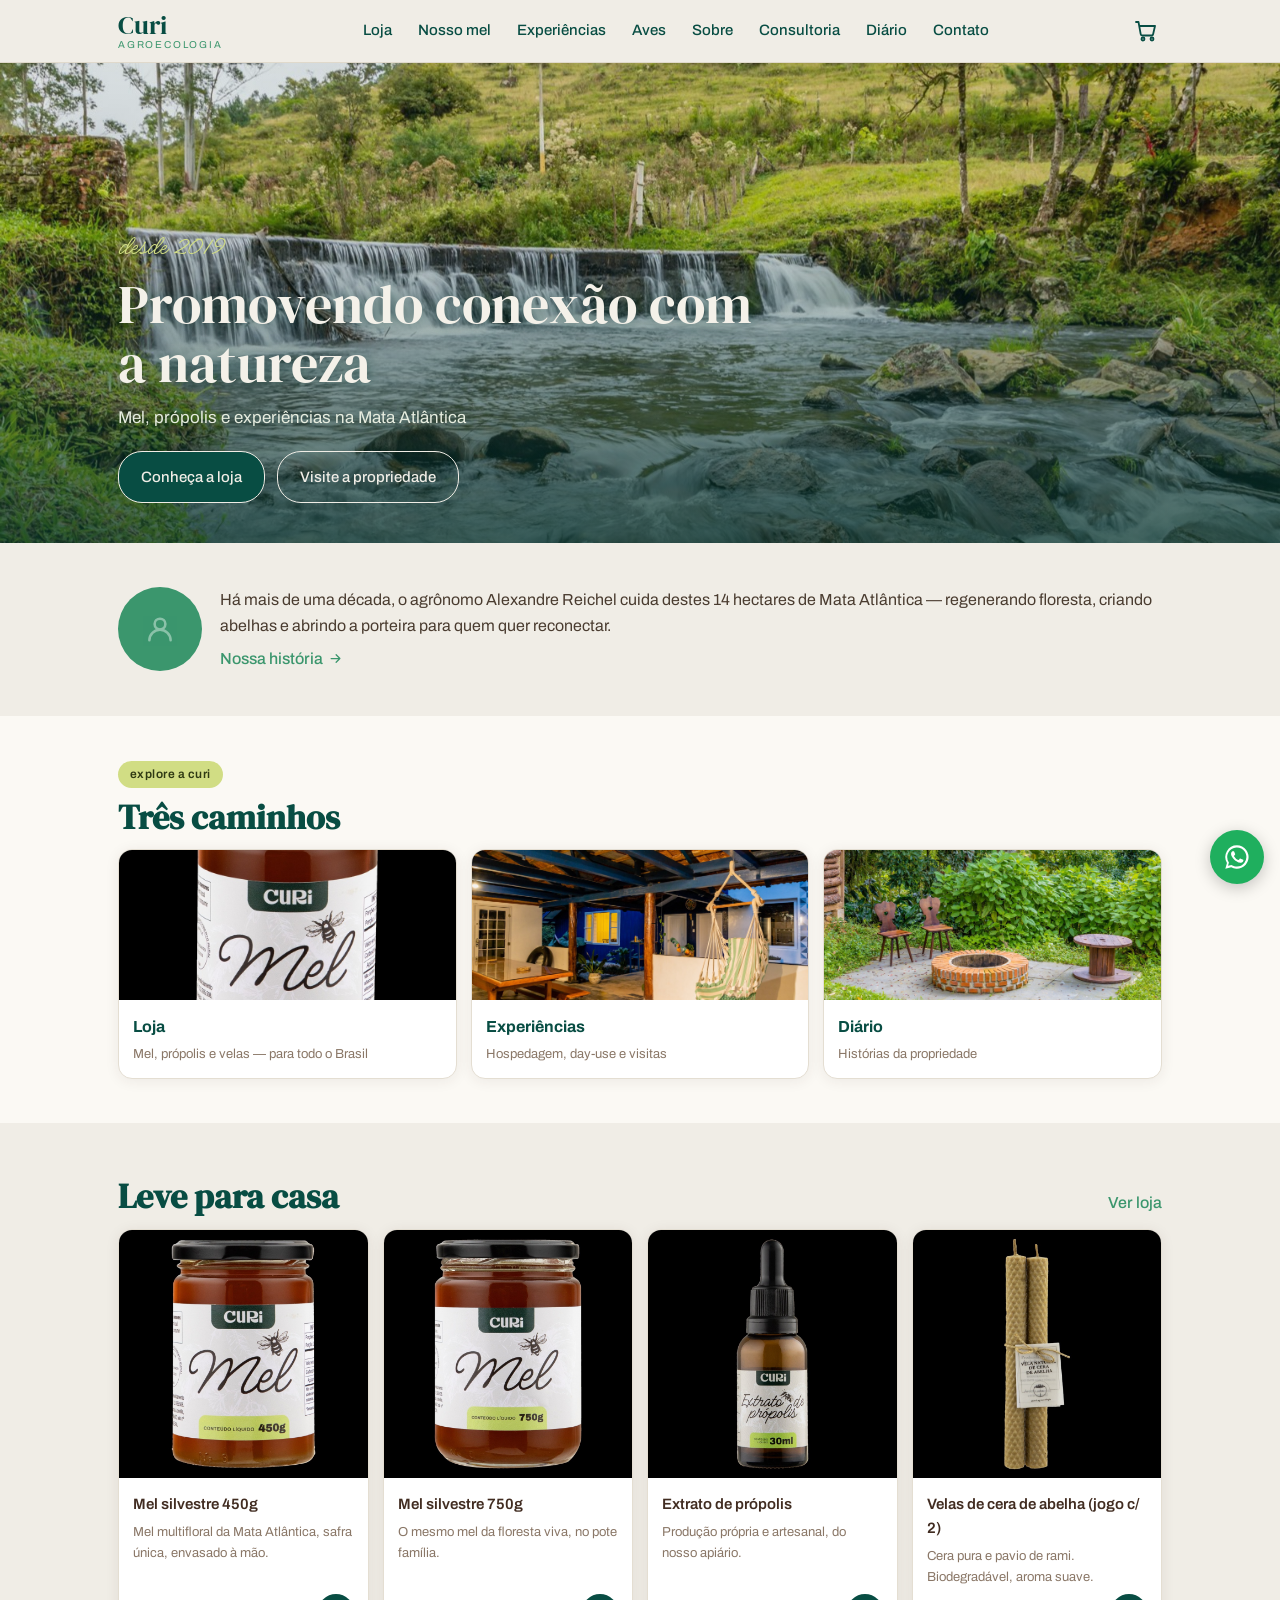
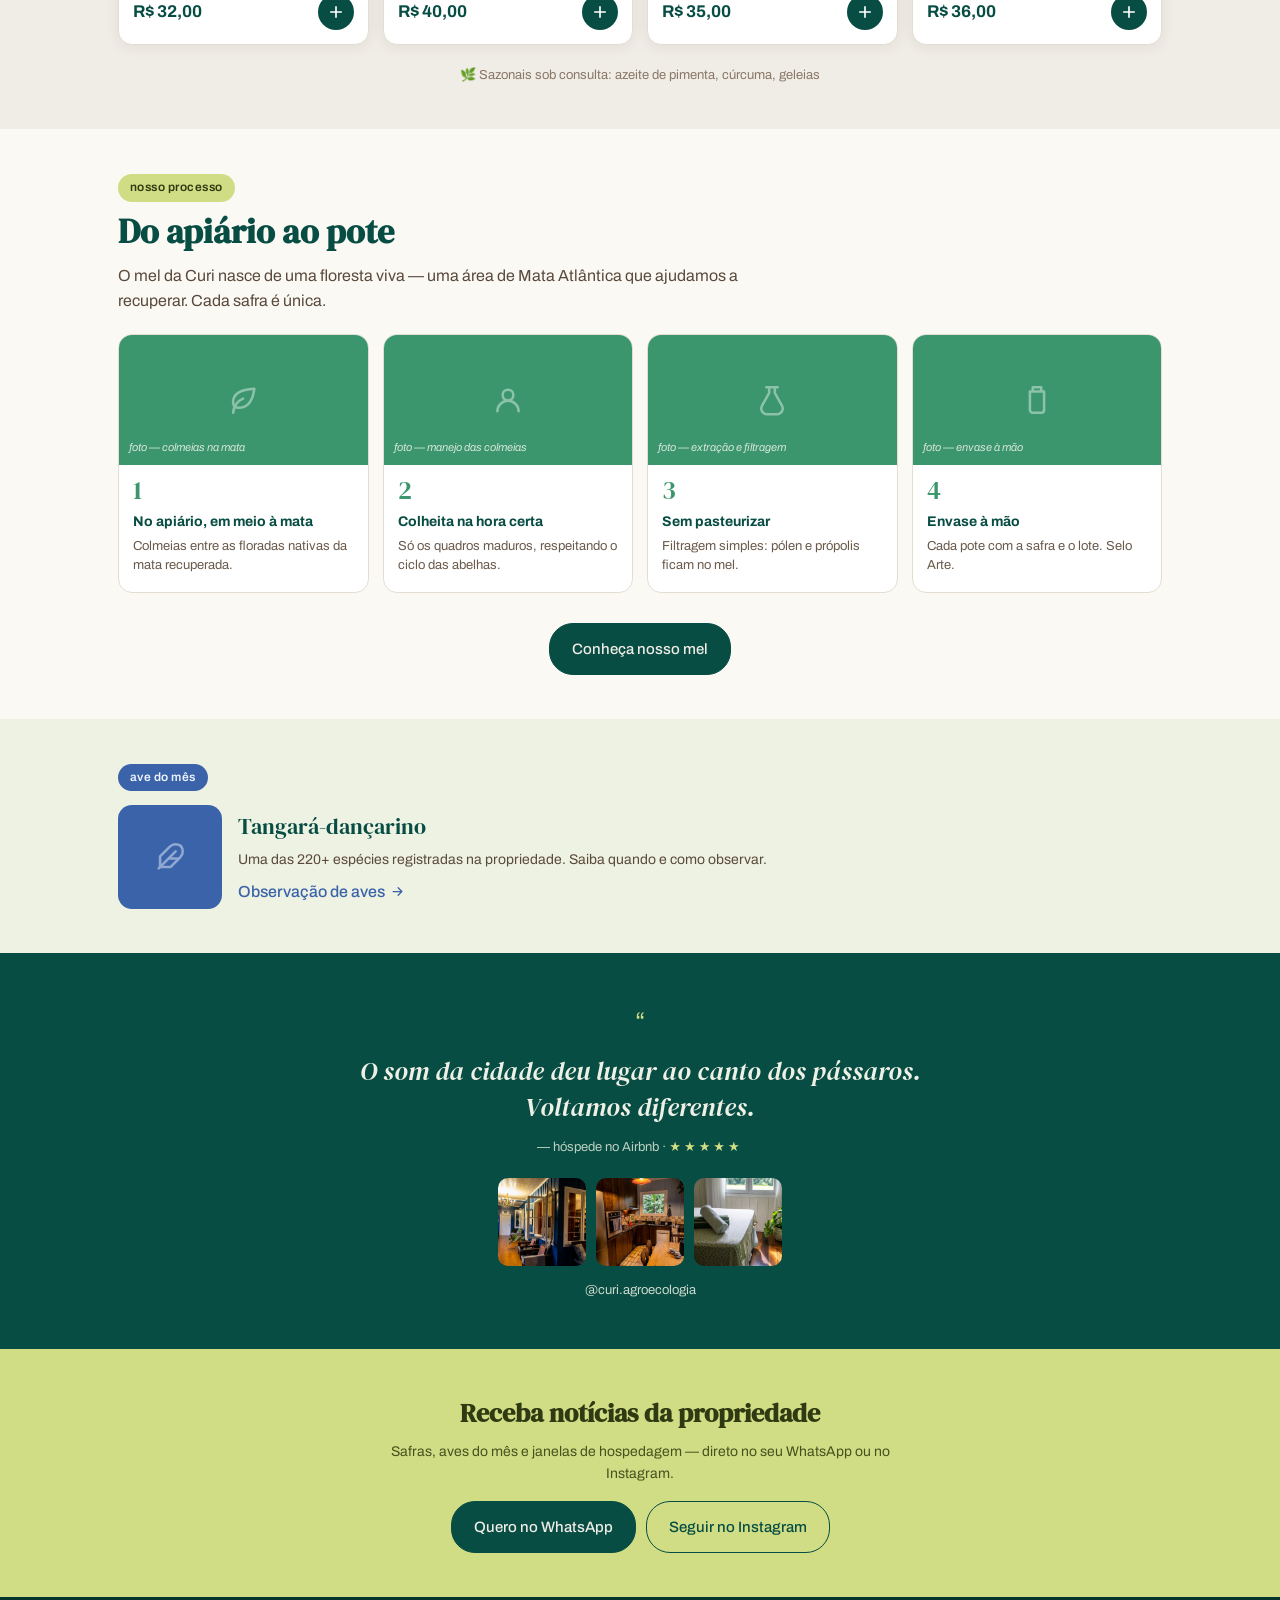
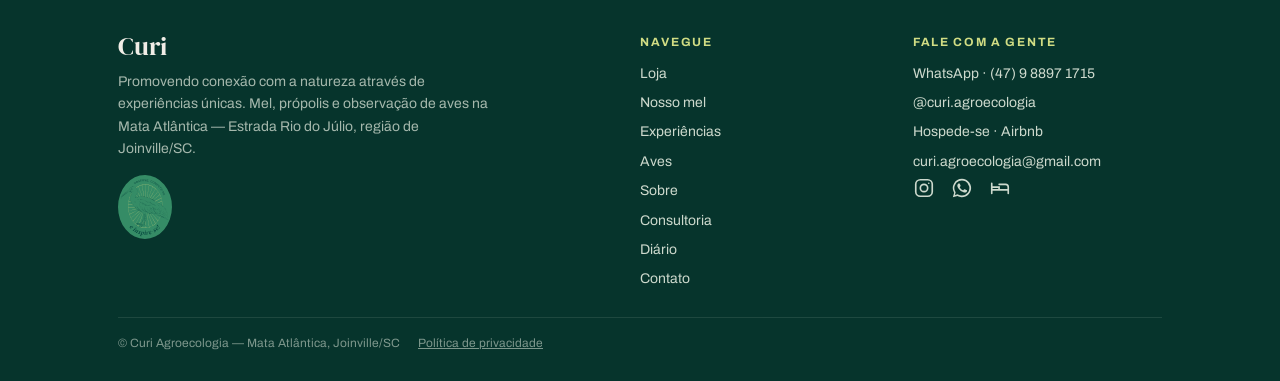
==== index.html @ 308ca4df "Site Curi Agroecologia — v1: loja com pedido via WhatsApp 13 páginas estáticas mobile-first seguindo" ====
<!DOCTYPE html>
<html lang="pt-BR">
<head>
<meta charset="utf-8">
<meta name="viewport" content="width=device-width, initial-scale=1">
<title>Curi Agroecologia — Mel, própolis e experiências na Mata Atlântica</title>
<meta name="description" content="Mel multifloral de safra única, própolis e velas de cera, direto de 14 hectares de Mata Atlântica em Joinville/SC. Hospedagem, day-use e observação de aves (220+ espécies).">
<meta property="og:title" content="Curi Agroecologia">
<meta property="og:description" content="Promovendo conexão com a natureza através de experiências únicas — desde 2019.">
<meta property="og:image" content="assets/img/home-hero.jpg">
<meta property="og:type" content="website">
<link rel="preconnect" href="https://fonts.googleapis.com">
<link rel="preconnect" href="https://fonts.gstatic.com" crossorigin>
<link href="https://fonts.googleapis.com/css2?family=Archivo:wght@400;500;700&family=DM+Serif+Display:ital@0;1&family=Meow+Script&display=swap" rel="stylesheet">
<link rel="stylesheet" href="css/style.css">
<link rel="icon" href="assets/brand/selo-curicaca.svg" type="image/svg+xml">
<script src="js/store.js" defer></script>
<script src="js/cart.js" defer></script>
<script src="js/site.js" defer></script>
<script type="application/ld+json">
{
  "@context": "https://schema.org",
  "@type": "LocalBusiness",
  "name": "Curi Agroecologia",
  "description": "Apicultura agroecológica, recuperação ambiental e observação de aves na Mata Atlântica.",
  "telephone": "+55 47 98897-1715",
  "email": "curi.agroecologia@gmail.com",
  "address": { "@type": "PostalAddress", "addressLocality": "Joinville", "addressRegion": "SC", "addressCountry": "BR" },
  "sameAs": ["https://www.instagram.com/curi.agroecologia/", "https://www.airbnb.com.br/rooms/13135898"]
}
</script>
</head>
<body>

<main>

  <!-- Hero -->
  <section class="hero" style="background-image:url('assets/img/home-hero.jpg')">
    <div class="hero-content">
      <span class="script">desde 2019</span>
      <h1>Promovendo conexão com a natureza</h1>
      <p>Mel, própolis e experiências na Mata Atlântica</p>
      <div class="cta-row">
        <a class="btn btn-primary" href="loja.html" style="border-color:var(--creme)">Conheça a loja</a>
        <a class="btn btn-light" href="experiencias.html">Visite a propriedade</a>
      </div>
    </div>
  </section>

  <!-- Quem somos em 1 frase -->
  <section class="sec">
    <div class="wrap" style="display:flex;gap:18px;align-items:center">
      <div class="ph" style="min-width:84px;width:84px;height:84px;border-radius:50%" aria-hidden="true">
        <svg viewBox="0 0 24 24" fill="none" stroke="currentColor" stroke-width="1.8" stroke-linecap="round"><circle cx="12" cy="8.5" r="3.8"/><path d="M4.5 20a7.5 7.5 0 0 1 15 0"/></svg>
      </div>
      <div>
        <p style="margin-bottom:8px;color:#4a3c30">Há mais de uma década, o agrônomo Alexandre Reichel cuida destes 14 hectares de Mata Atlântica — regenerando floresta, criando abelhas e abrindo a porteira para quem quer reconectar.</p>
        <a class="link" href="sobre.html">Nossa história <svg viewBox="0 0 24 24" fill="none" stroke="currentColor" stroke-width="2" stroke-linecap="round" stroke-linejoin="round"><path d="M5 12h14M13 6l6 6-6 6"/></svg></a>
      </div>
    </div>
  </section>

  <!-- Três caminhos -->
  <section class="sec sec-alt">
    <div class="wrap">
      <span class="tag">explore a curi</span>
      <h2 class="h2">Três caminhos</h2>
      <div class="grid-3">
        <a class="card" href="loja.html" style="text-decoration:none">
          <img src="assets/img/home-caminho-loja.jpg" alt="Pote de mel da Curi" style="height:150px;width:100%;object-fit:cover" loading="lazy">
          <div class="card-body"><b style="color:var(--verde-curi)">Loja</b><p class="muted" style="font-size:13px;margin-top:4px">Mel, própolis e velas — para todo o Brasil</p></div>
        </a>
        <a class="card" href="experiencias.html" style="text-decoration:none">
          <img src="assets/img/home-caminho-experiencias.jpg" alt="Varanda com rede na propriedade" style="height:150px;width:100%;object-fit:cover" loading="lazy">
          <div class="card-body"><b style="color:var(--verde-curi)">Experiências</b><p class="muted" style="font-size:13px;margin-top:4px">Hospedagem, day-use e visitas</p></div>
        </a>
        <a class="card" href="diario.html" style="text-decoration:none">
          <img src="assets/img/home-caminho-diario.jpg" alt="Área de fogueira no jardim" style="height:150px;width:100%;object-fit:cover" loading="lazy">
          <div class="card-body"><b style="color:var(--verde-curi)">Diário</b><p class="muted" style="font-size:13px;margin-top:4px">Histórias da propriedade</p></div>
        </a>
      </div>
    </div>
  </section>

  <!-- Produtos em destaque -->
  <section class="sec">
    <div class="wrap">
      <div style="display:flex;justify-content:space-between;align-items:baseline;gap:12px">
        <h2 class="h2">Leve para casa</h2>
        <a class="link" href="loja.html">Ver loja</a>
      </div>
      <div class="grid-4" data-products="destaque"></div>
      <p class="muted center mt-2" style="font-size:13px">🌿 Sazonais sob consulta: azeite de pimenta, cúrcuma, geleias</p>
    </div>
  </section>

  <!-- Do apiário ao pote (mel protagonista) -->
  <section class="sec sec-alt">
    <div class="wrap">
      <span class="tag">nosso processo</span>
      <h2 class="h2">Do apiário ao pote</h2>
      <p class="lead mb-2">O mel da Curi nasce de uma floresta viva — uma área de Mata Atlântica que ajudamos a recuperar. Cada safra é única.</p>
      <div class="steps steps-4">
        <div class="step">
          <div class="ph"><svg viewBox="0 0 24 24" fill="none" stroke="currentColor" stroke-width="1.8" stroke-linecap="round" stroke-linejoin="round"><path d="M5 21c.5-4.5 2.5-8 7-10"/><path d="M20 4c-1 8-4 13.5-11 13.5-2.5 0-4-1.5-4-4C5 8 10 4.5 20 4z"/></svg><span class="cap">foto — colmeias na mata</span></div>
          <div class="step-body"><span class="num">1</span><b>No apiário, em meio à mata</b><p>Colmeias entre as floradas nativas da mata recuperada.</p></div>
        </div>
        <div class="step">
          <div class="ph"><svg viewBox="0 0 24 24" fill="none" stroke="currentColor" stroke-width="1.8" stroke-linecap="round"><circle cx="12" cy="8.5" r="3.8"/><path d="M4.5 20a7.5 7.5 0 0 1 15 0"/></svg><span class="cap">foto — manejo das colmeias</span></div>
          <div class="step-body"><span class="num">2</span><b>Colheita na hora certa</b><p>Só os quadros maduros, respeitando o ciclo das abelhas.</p></div>
        </div>
        <div class="step">
          <div class="ph"><svg viewBox="0 0 24 24" fill="none" stroke="currentColor" stroke-width="1.8" stroke-linecap="round" stroke-linejoin="round"><path d="M8 3h8M10 3v4l-5 9a4 4 0 0 0 3.5 6h7A4 4 0 0 0 19 16l-5-9V3"/></svg><span class="cap">foto — extração e filtragem</span></div>
          <div class="step-body"><span class="num">3</span><b>Sem pasteurizar</b><p>Filtragem simples: pólen e própolis ficam no mel.</p></div>
        </div>
        <div class="step">
          <div class="ph"><svg viewBox="0 0 24 24" fill="none" stroke="currentColor" stroke-width="1.8" stroke-linecap="round" stroke-linejoin="round"><path d="M9 3h6v3H9zM7 6h10v13a2 2 0 0 1-2 2H9a2 2 0 0 1-2-2V6z"/></svg><span class="cap">foto — envase à mão</span></div>
          <div class="step-body"><span class="num">4</span><b>Envase à mão</b><p>Cada pote com a safra e o lote. Selo Arte.</p></div>
        </div>
      </div>
      <div class="center mt-3">
        <a class="btn btn-primary" href="nosso-mel.html">Conheça nosso mel</a>
      </div>
    </div>
  </section>

  <!-- Ave do mês -->
  <section class="sec" style="background:#eef2e2">
    <div class="wrap">
      <span class="tag tag-azul">ave do mês</span>
      <div style="display:flex;gap:16px;margin-top:14px;align-items:center;flex-wrap:wrap">
        <div class="ph ph-azul" style="min-width:104px;width:104px;height:104px;border-radius:14px" aria-hidden="true">
          <svg viewBox="0 0 24 24" fill="none" stroke="currentColor" stroke-width="1.8" stroke-linecap="round" stroke-linejoin="round"><path d="M20.2 4.8a6 6 0 0 0-8.5 0L5 11.5V19h7.5l6.7-6.7a6 6 0 0 0 0-8.5z"/><path d="M16 8L4 20M17.5 13H12"/></svg>
        </div>
        <div style="flex:1;min-width:240px">
          <h3 class="serif" style="font-size:22px;color:var(--verde-curi);margin-bottom:4px">Tangará-dançarino</h3>
          <p style="font-size:14px;color:#5a4a3c;margin-bottom:8px">Uma das 220+ espécies registradas na propriedade. Saiba quando e como observar.</p>
          <a class="link link-azul" href="observacao-de-aves.html">Observação de aves <svg viewBox="0 0 24 24" fill="none" stroke="currentColor" stroke-width="2" stroke-linecap="round" stroke-linejoin="round"><path d="M5 12h14M13 6l6 6-6 6"/></svg></a>
        </div>
      </div>
    </div>
  </section>

  <!-- Prova social -->
  <section class="quote-block">
    <div class="wrap">
      <span style="color:var(--verde-broto);font-size:26px">“</span>
      <p class="serif">O som da cidade deu lugar ao canto dos pássaros. Voltamos diferentes.</p>
      <p class="who">— hóspede no Airbnb · <span class="stars">★★★★★</span></p>
      <div style="display:flex;gap:10px;justify-content:center;margin-top:20px">
        <img src="assets/img/home-galeria-01.jpg" alt="Sala e varanda da casa" style="width:88px;height:88px;object-fit:cover;border-radius:10px" loading="lazy">
        <img src="assets/img/home-galeria-02.jpg" alt="Cozinha da casa" style="width:88px;height:88px;object-fit:cover;border-radius:10px" loading="lazy">
        <img src="assets/img/home-galeria-03.jpg" alt="Quarto da casa" style="width:88px;height:88px;object-fit:cover;border-radius:10px" loading="lazy">
      </div>
      <p style="font-size:13px;margin-top:14px"><a href="https://www.instagram.com/curi.agroecologia/" target="_blank" rel="noopener" style="color:#cdd9cd;text-decoration:none">@curi.agroecologia</a></p>
    </div>
  </section>

  <!-- Notícias da propriedade -->
  <section class="news-block">
    <div class="wrap" style="max-width:560px">
      <h2>Receba notícias da propriedade</h2>
      <p>Safras, aves do mês e janelas de hospedagem — direto no seu WhatsApp ou no Instagram.</p>
      <div style="display:flex;gap:10px;justify-content:center;flex-wrap:wrap">
        <a class="btn btn-primary" href="https://wa.me/5547988971715?text=Ol%C3%A1!%20Quero%20receber%20not%C3%ADcias%20da%20Curi%20%F0%9F%8C%BF" target="_blank" rel="noopener">Quero no WhatsApp</a>
        <a class="btn btn-outline" href="https://www.instagram.com/curi.agroecologia/" target="_blank" rel="noopener">Seguir no Instagram</a>
      </div>
    </div>
  </section>

</main>

</body>
</html>
---- css/style.css ----
/* Curi Agroecologia — folha de estilo do site
   Design system: manual_curi.pdf · tokens.css · mockup Claude Design aprovado */

:root {
  --verde-curi: #084D43;
  --verde-mata: #3B966D;
  --azul-ceu: #3A63A9;
  --verde-broto: #D1DD84;
  --terra: #412C21;
  --creme: #F0EDE6;
  --creme-claro: #FBF9F4;
  --verde-escuro: #06342C;
  --mel: #C9962E;

  --font-ui: 'Archivo', system-ui, sans-serif;
  --font-display: 'DM Serif Display', Georgia, serif;
  --font-script: 'Meow Script', cursive;

  --radius: 14px;
  --radius-btn: 24px;
  --shadow: 0 2px 14px rgba(65, 44, 33, .08);
  --maxw: 1080px;
}

* { box-sizing: border-box; margin: 0; padding: 0; }

html { scroll-behavior: smooth; }

body {
  background: var(--creme);
  font-family: var(--font-ui);
  color: var(--terra);
  line-height: 1.6;
  font-size: 16px;
  -webkit-font-smoothing: antialiased;
}

img { max-width: 100%; display: block; }

a { color: var(--verde-mata); }

.serif { font-family: var(--font-display); font-weight: 400; }
.script { font-family: var(--font-script); font-weight: 400; }

.wrap { max-width: var(--maxw); margin: 0 auto; padding: 0 18px; }

/* ---------- Header ---------- */
.site-header {
  position: sticky; top: 0; z-index: 60;
  background: var(--creme);
  border-bottom: 1px solid #e0d9cb;
}
.site-header .bar {
  max-width: var(--maxw); margin: 0 auto;
  display: flex; align-items: center; justify-content: space-between;
  padding: 12px 18px; gap: 12px;
}
.logo { font-family: var(--font-display); font-size: 26px; color: var(--verde-curi); text-decoration: none; line-height: 1; }
.logo small { display: block; font-family: var(--font-ui); font-size: 10px; letter-spacing: .18em; text-transform: uppercase; color: var(--verde-mata); margin-top: 2px; }

.header-actions { display: flex; align-items: center; gap: 14px; }
.icon-btn {
  position: relative; background: none; border: none; cursor: pointer;
  color: var(--verde-curi); padding: 4px; display: inline-flex; text-decoration: none;
}
.icon-btn svg { width: 24px; height: 24px; }
.cart-count {
  position: absolute; top: -4px; right: -6px;
  background: var(--verde-broto); color: #2f3a13;
  font-size: 11px; font-weight: 700; min-width: 18px; height: 18px;
  border-radius: 10px; display: none; align-items: center; justify-content: center; padding: 0 4px;
}
.cart-count.on { display: inline-flex; }

.main-nav { display: none; }
.main-nav a {
  color: var(--verde-curi); text-decoration: none; font-size: 15px; font-weight: 500;
  padding: 6px 2px; border-bottom: 2px solid transparent;
}
.main-nav a:hover, .main-nav a[aria-current="page"] { border-bottom-color: var(--verde-broto); }

/* menu mobile */
.mobile-menu {
  display: none; position: fixed; inset: 0; z-index: 80;
  background: rgba(6, 52, 44, .55);
}
.mobile-menu.open { display: block; }
.mobile-menu .panel {
  position: absolute; top: 0; right: 0; width: min(320px, 88%); height: 100%;
  background: var(--creme); padding: 22px; overflow-y: auto;
  display: flex; flex-direction: column; gap: 4px;
}
.mobile-menu .panel a {
  color: var(--verde-curi); text-decoration: none; font-size: 18px; font-weight: 500;
  padding: 11px 4px; border-bottom: 1px solid #e4ded2;
}
.mobile-menu .close {
  align-self: flex-end; background: none; border: none; cursor: pointer;
  color: var(--verde-curi); margin-bottom: 8px;
}
.mobile-menu .close svg { width: 26px; height: 26px; }

@media (min-width: 900px) {
  .main-nav { display: flex; gap: 22px; }
  #menu-toggle { display: none; }
}

/* ---------- Botões ---------- */
.btn {
  display: inline-flex; align-items: center; justify-content: center; gap: 8px;
  border-radius: var(--radius-btn); padding: 13px 22px;
  font-family: var(--font-ui); font-size: 15px; font-weight: 500;
  border: 1.5px solid var(--verde-curi); cursor: pointer; text-decoration: none;
  transition: background .18s, color .18s, transform .1s;
}
.btn:active { transform: scale(.98); }
.btn-primary { background: var(--verde-curi); color: var(--creme); }
.btn-primary:hover { background: var(--verde-mata); border-color: var(--verde-mata); }
.btn-outline { background: transparent; color: var(--verde-curi); }
.btn-outline:hover { background: rgba(8, 77, 67, .08); }
.btn-light { border-color: var(--creme); color: var(--creme); background: transparent; }
.btn-light:hover { background: rgba(240, 237, 230, .15); }
.btn-light-solid { background: var(--creme); color: var(--verde-curi); border-color: var(--creme); }
.btn-whatsapp { background: #1FAF5E; border-color: #1FAF5E; color: #fff; }
.btn-whatsapp:hover { background: #178c4b; border-color: #178c4b; }
.btn-block { width: 100%; }
.btn svg { width: 18px; height: 18px; }

/* ---------- Seções ---------- */
.sec { padding: 44px 0; }
.sec-alt { background: var(--creme-claro); }
.tag {
  display: inline-block; background: var(--verde-broto); color: #2f3a13;
  font-size: 12px; font-weight: 600; letter-spacing: .04em;
  padding: 4px 12px; border-radius: 20px; text-transform: lowercase;
}
.tag-azul { background: var(--azul-ceu); color: #eef2fb; }
.h2 {
  font-family: var(--font-display); font-size: clamp(26px, 4vw, 34px);
  line-height: 1.15; color: var(--verde-curi); margin: 10px 0 12px;
}
.lead { font-size: 16px; color: #5a4a3c; max-width: 620px; }

/* ---------- Hero ---------- */
.hero {
  position: relative; min-height: 480px; display: flex; align-items: flex-end;
  background-size: cover; background-position: center; color: #F4F1E9;
}
.hero::after {
  content: ""; position: absolute; inset: 0;
  background: linear-gradient(180deg, rgba(6, 52, 44, .12) 30%, rgba(6, 52, 44, .74) 100%);
}
.hero .hero-content {
  position: relative; z-index: 1; width: 100%;
  max-width: var(--maxw); margin: 0 auto; padding: 26px 18px 40px;
}
.hero .script, .hero h1, .hero p { text-shadow: 0 1px 14px rgba(6, 52, 44, .55); }
.hero .script { font-size: 28px; color: var(--verde-broto); }
.hero h1 {
  font-family: var(--font-display); font-weight: 400;
  font-size: clamp(34px, 6vw, 54px); line-height: 1.1; margin: 4px 0 10px; max-width: 640px;
}
.hero p { font-size: 17px; color: #e6ecdf; margin-bottom: 20px; max-width: 520px; }
.hero .cta-row { display: flex; gap: 12px; flex-wrap: wrap; }
.hero-compact { min-height: 340px; }

/* ---------- Cards ---------- */
.card {
  background: #fff; border-radius: var(--radius); overflow: hidden;
  border: 1px solid #e4ded2; box-shadow: var(--shadow);
}
.card-body { padding: 14px; }

.grid-2 { display: grid; grid-template-columns: 1fr 1fr; gap: 14px; }
.grid-3 { display: grid; grid-template-columns: 1fr; gap: 14px; }
.grid-4 { display: grid; grid-template-columns: 1fr 1fr; gap: 14px; }
@media (min-width: 720px) {
  .grid-3 { grid-template-columns: repeat(3, 1fr); }
  .grid-4 { grid-template-columns: repeat(4, 1fr); }
}

/* produto */
.product-card { display: flex; flex-direction: column; }
.product-card a.img-link { display: block; aspect-ratio: 1; overflow: hidden; background: #fff; }
.product-card img { width: 100%; height: 100%; object-fit: cover; transition: transform .25s; }
.product-card:hover img { transform: scale(1.04); }
.product-card .card-body { display: flex; flex-direction: column; gap: 6px; flex: 1; }
.product-card .name { font-size: 15px; font-weight: 600; color: var(--terra); text-decoration: none; }
.product-card .buy-row { display: flex; justify-content: space-between; align-items: center; margin-top: auto; }
.price { color: var(--verde-curi); font-weight: 700; font-size: 17px; }
.add-btn {
  background: var(--verde-curi); color: #fff; border: none; cursor: pointer;
  width: 36px; height: 36px; border-radius: 50%;
  display: inline-flex; align-items: center; justify-content: center;
  transition: background .18s;
}
.add-btn:hover { background: var(--verde-mata); }
.add-btn svg { width: 18px; height: 18px; }

/* link com seta */
.link {
  color: var(--verde-mata); font-weight: 500; text-decoration: none;
  display: inline-flex; align-items: center; gap: 5px;
}
.link:hover { text-decoration: underline; }
.link svg { width: 15px; height: 15px; }
.link-azul { color: var(--azul-ceu); }

/* ---------- Passos (Do apiário ao pote) ---------- */
.steps { display: grid; gap: 14px; grid-template-columns: 1fr; counter-reset: passo; }
@media (min-width: 720px) { .steps { grid-template-columns: repeat(5, 1fr); } .steps.steps-4 { grid-template-columns: repeat(4, 1fr); } }
.step { background: #fff; border: 1px solid #e4ded2; border-radius: var(--radius); overflow: hidden; }
.step .ph, .step img { height: 130px; width: 100%; object-fit: cover; }
.step .step-body { padding: 12px 14px 16px; }
.step .num {
  font-family: var(--font-display); font-size: 26px; color: var(--verde-mata); line-height: 1;
}
.step b { display: block; font-size: 14px; color: var(--verde-curi); margin: 4px 0 4px; }
.step p { font-size: 13px; color: #6a5a4c; line-height: 1.5; }

/* placeholder de foto */
.ph {
  position: relative; display: flex; align-items: center; justify-content: center;
  background: var(--verde-mata); color: #cde7da; overflow: hidden;
}
.ph svg { width: 34px; height: 34px; opacity: .55; }
.ph .cap {
  position: absolute; bottom: 8px; left: 10px; right: 10px;
  font-size: 11px; font-style: italic; color: #e7efe6; opacity: .9;
}
.ph-azul { background: var(--azul-ceu); color: #d7e2f5; }
.ph-curi { background: var(--verde-curi); }

/* ---------- Faixa de confiança ---------- */
.trust {
  display: grid; grid-template-columns: 1fr 1fr; gap: 14px;
  background: #fff; border: 1px solid #e4ded2; border-radius: var(--radius); padding: 18px;
}
@media (min-width: 720px) { .trust { grid-template-columns: repeat(4, 1fr); } }
.trust div { display: flex; align-items: center; gap: 10px; font-size: 13px; color: #5a4a3c; }
.trust svg { width: 22px; height: 22px; color: var(--verde-mata); flex-shrink: 0; }

/* ---------- Depoimento / bloco verde ---------- */
.quote-block { background: var(--verde-curi); color: #eef0e6; text-align: center; padding: 48px 0; }
.quote-block .serif { font-style: italic; font-size: clamp(20px, 3vw, 26px); line-height: 1.4; margin: 10px auto 12px; max-width: 640px; }
.quote-block .who { font-size: 13px; color: #bcd0c2; }
.quote-block .stars { color: var(--verde-broto); letter-spacing: 3px; }

/* ---------- Newsletter / bloco broto ---------- */
.news-block { background: var(--verde-broto); text-align: center; padding: 44px 0; }
.news-block h2 { font-family: var(--font-display); font-size: 26px; color: #2f3a13; margin-bottom: 6px; }
.news-block p { font-size: 14px; color: #46521f; margin-bottom: 16px; }

/* ---------- Footer ---------- */
.site-footer { background: var(--verde-escuro); color: #cdd9cd; padding: 36px 0 28px; font-size: 14px; }
.site-footer .cols { display: grid; gap: 24px; grid-template-columns: 1fr; }
@media (min-width: 720px) { .site-footer .cols { grid-template-columns: 2fr 1fr 1fr; } }
.site-footer .logo { color: var(--creme); }
.site-footer p { opacity: .8; margin-top: 8px; max-width: 380px; }
.site-footer h4 { font-size: 12px; letter-spacing: .14em; text-transform: uppercase; color: var(--verde-broto); margin-bottom: 10px; }
.site-footer nav { display: flex; flex-direction: column; gap: 7px; }
.site-footer nav a, .site-footer .social a { color: #cdd9cd; text-decoration: none; }
.site-footer nav a:hover { color: var(--creme); text-decoration: underline; }
.site-footer .social { display: flex; gap: 16px; margin-top: 4px; }
.site-footer .social svg { width: 22px; height: 22px; }
.site-footer .fine { border-top: 1px solid rgba(205, 217, 205, .2); margin-top: 26px; padding-top: 16px; font-size: 12px; opacity: .6; display: flex; flex-wrap: wrap; gap: 8px 18px; }
.site-footer .fine a { color: inherit; }
.site-footer .selo { width: 54px; opacity: .9; margin-top: 12px; }

/* ---------- Página de produto ---------- */
.product-page { display: grid; gap: 26px; grid-template-columns: 1fr; padding: 26px 0 40px; }
@media (min-width: 860px) { .product-page { grid-template-columns: 1.05fr 1fr; align-items: start; } }
.product-gallery img { border-radius: var(--radius); border: 1px solid #e4ded2; width: 100%; aspect-ratio: 1; object-fit: cover; }
.product-info h1 { font-family: var(--font-display); font-size: clamp(28px, 4vw, 38px); color: var(--verde-curi); line-height: 1.12; margin-bottom: 8px; }
.product-info .price { font-size: 26px; }
.product-info .desc { margin: 14px 0 18px; color: #5a4a3c; }
.ficha { background: #fff; border: 1px solid #e4ded2; border-radius: var(--radius); padding: 16px 18px; margin: 18px 0; }
.ficha h3 { font-size: 13px; letter-spacing: .12em; text-transform: uppercase; color: var(--verde-mata); margin-bottom: 10px; }
.ficha dl { display: grid; grid-template-columns: auto 1fr; gap: 6px 14px; font-size: 14px; }
.ficha dt { color: #8a7767; }
.ficha dd { color: var(--terra); font-weight: 500; }
.selo-arte {
  display: inline-flex; align-items: center; gap: 8px;
  background: var(--creme-claro); border: 1.5px dashed var(--verde-mata);
  border-radius: var(--radius-btn); padding: 7px 14px; font-size: 13px; font-weight: 600; color: var(--verde-curi);
}
.qty-stepper { display: inline-flex; align-items: center; border: 1.5px solid var(--verde-curi); border-radius: var(--radius-btn); overflow: hidden; }
.qty-stepper button { background: none; border: none; cursor: pointer; color: var(--verde-curi); font-size: 18px; width: 40px; height: 44px; }
.qty-stepper span { min-width: 34px; text-align: center; font-weight: 700; }
.buy-bar { display: flex; gap: 12px; align-items: center; margin-top: 18px; flex-wrap: wrap; }

/* barra fixa mobile de compra */
.sticky-buy {
  position: fixed; bottom: 0; left: 0; right: 0; z-index: 50;
  background: var(--creme); border-top: 1px solid #e0d9cb;
  padding: 10px 16px calc(10px + env(safe-area-inset-bottom));
  display: flex; gap: 12px; align-items: center; justify-content: space-between;
}
.sticky-buy .price { font-size: 19px; }
@media (min-width: 860px) { .sticky-buy { display: none; } }
body.has-sticky { padding-bottom: 84px; }
@media (min-width: 860px) { body.has-sticky { padding-bottom: 0; } }

/* ---------- FAQ ---------- */
details.faq { background: #fff; border: 1px solid #e4ded2; border-radius: var(--radius); padding: 0 16px; margin-bottom: 10px; }
details.faq summary { cursor: pointer; font-weight: 600; font-size: 15px; color: var(--verde-curi); padding: 14px 0; list-style: none; display: flex; justify-content: space-between; align-items: center; }
details.faq summary::after { content: "+"; font-size: 20px; color: var(--verde-mata); }
details.faq[open] summary::after { content: "–"; }
details.faq p { padding: 0 0 14px; font-size: 14px; color: #5a4a3c; }

/* ---------- Carrinho ---------- */
.cart-item { display: grid; grid-template-columns: 72px 1fr auto; gap: 14px; align-items: center; background: #fff; border: 1px solid #e4ded2; border-radius: var(--radius); padding: 12px; margin-bottom: 12px; }
.cart-item img { width: 72px; height: 72px; object-fit: cover; border-radius: 10px; }
.cart-item .ci-name { font-weight: 600; font-size: 15px; }
.cart-item .ci-price { color: var(--verde-curi); font-weight: 700; font-size: 14px; margin-top: 2px; }
.cart-item .ci-actions { display: flex; flex-direction: column; align-items: flex-end; gap: 8px; }
.cart-item .qty-stepper button { height: 34px; width: 32px; }
.remove-btn { background: none; border: none; cursor: pointer; color: #a08874; font-size: 12px; text-decoration: underline; }

.summary { background: #fff; border: 1px solid #e4ded2; border-radius: var(--radius); padding: 18px; }
.summary .row { display: flex; justify-content: space-between; font-size: 15px; padding: 6px 0; }
.summary .row.total { border-top: 1px solid #e4ded2; margin-top: 8px; padding-top: 12px; font-weight: 700; font-size: 18px; color: var(--verde-curi); }
.summary .note { font-size: 12px; color: #8a7767; margin-top: 10px; line-height: 1.5; }

/* formulário */
.form-grid { display: grid; gap: 14px; grid-template-columns: 1fr 1fr; }
.form-grid .full { grid-column: 1 / -1; }
label.field { display: flex; flex-direction: column; gap: 5px; font-size: 13px; font-weight: 600; color: var(--verde-curi); }
label.field input, label.field textarea, label.field select {
  border: 1px solid #cfc5b4; background: #fff; border-radius: 10px;
  padding: 12px 14px; font-size: 15px; font-family: var(--font-ui); color: var(--terra);
}
label.field input:focus, label.field textarea:focus { outline: 2px solid var(--verde-mata); border-color: var(--verde-mata); }
.field-error { outline: 2px solid #c0392b !important; }
.hint { font-size: 12px; color: #8a7767; font-weight: 400; }

/* ---------- Página aves ---------- */
.aves-accent .tag { background: var(--azul-ceu); color: #eef2fb; }
.season-table { width: 100%; border-collapse: collapse; font-size: 13px; background: #fff; border-radius: var(--radius); overflow: hidden; }
.season-table th, .season-table td { border: 1px solid #e4ded2; padding: 8px 10px; text-align: left; }
.season-table th { background: var(--azul-ceu); color: #eef2fb; font-weight: 600; }
.table-scroll { overflow-x: auto; border-radius: var(--radius); }

/* ---------- Galeria ---------- */
.gallery { display: grid; gap: 10px; grid-template-columns: repeat(2, 1fr); }
@media (min-width: 720px) { .gallery { grid-template-columns: repeat(3, 1fr); } }
.gallery img { border-radius: 12px; aspect-ratio: 4/3; object-fit: cover; width: 100%; }

/* ---------- WhatsApp float ---------- */
.wa-float {
  position: fixed; right: 16px; bottom: 16px; z-index: 55;
  width: 54px; height: 54px; border-radius: 50%;
  background: #1FAF5E; color: #fff; display: flex; align-items: center; justify-content: center;
  box-shadow: 0 4px 16px rgba(0, 0, 0, .22); text-decoration: none;
}
.wa-float svg { width: 28px; height: 28px; }
body.has-sticky .wa-float { bottom: 92px; }
@media (min-width: 860px) { body.has-sticky .wa-float { bottom: 16px; } }

/* ---------- Toast ---------- */
.toast {
  position: fixed; left: 50%; bottom: 24px; transform: translateX(-50%) translateY(20px);
  background: var(--verde-curi); color: var(--creme); padding: 12px 22px;
  border-radius: var(--radius-btn); font-size: 14px; opacity: 0; pointer-events: none;
  transition: opacity .25s, transform .25s; z-index: 90; box-shadow: var(--shadow);
  display: flex; gap: 10px; align-items: center; max-width: 90vw;
}
.toast.show { opacity: 1; transform: translateX(-50%) translateY(0); }
.toast a { color: var(--verde-broto); font-weight: 600; }

/* ---------- Diversos ---------- */
.center { text-align: center; }
.mt-1 { margin-top: 10px; } .mt-2 { margin-top: 20px; } .mt-3 { margin-top: 30px; }
.mb-2 { margin-bottom: 20px; }
.muted { color: #8a7767; font-size: 14px; }
.icon-inline { width: 17px; height: 17px; vertical-align: -3px; }

.breadcrumb { font-size: 13px; color: #8a7767; padding: 16px 0 0; }
.breadcrumb a { color: var(--verde-mata); text-decoration: none; }

.empty-state { text-align: center; padding: 50px 20px; }
.empty-state svg { width: 54px; height: 54px; color: var(--verde-mata); opacity: .6; }
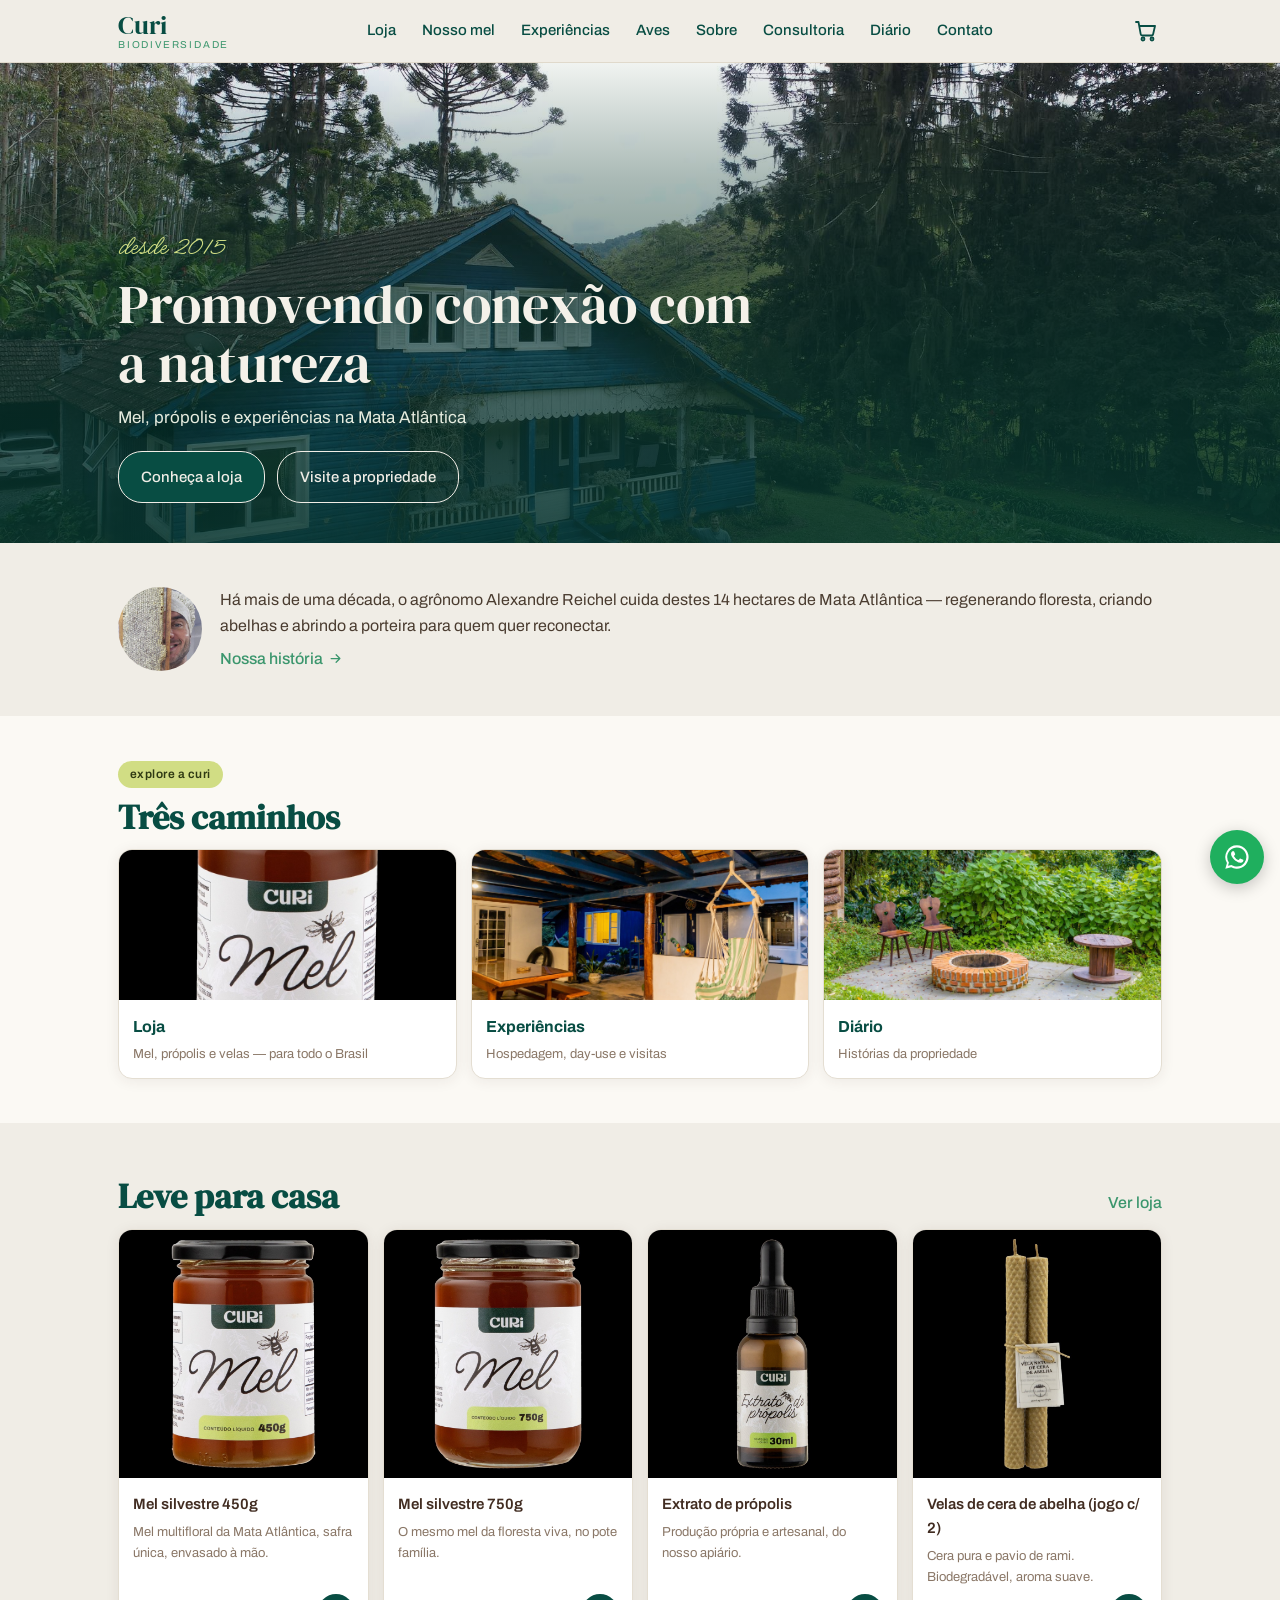
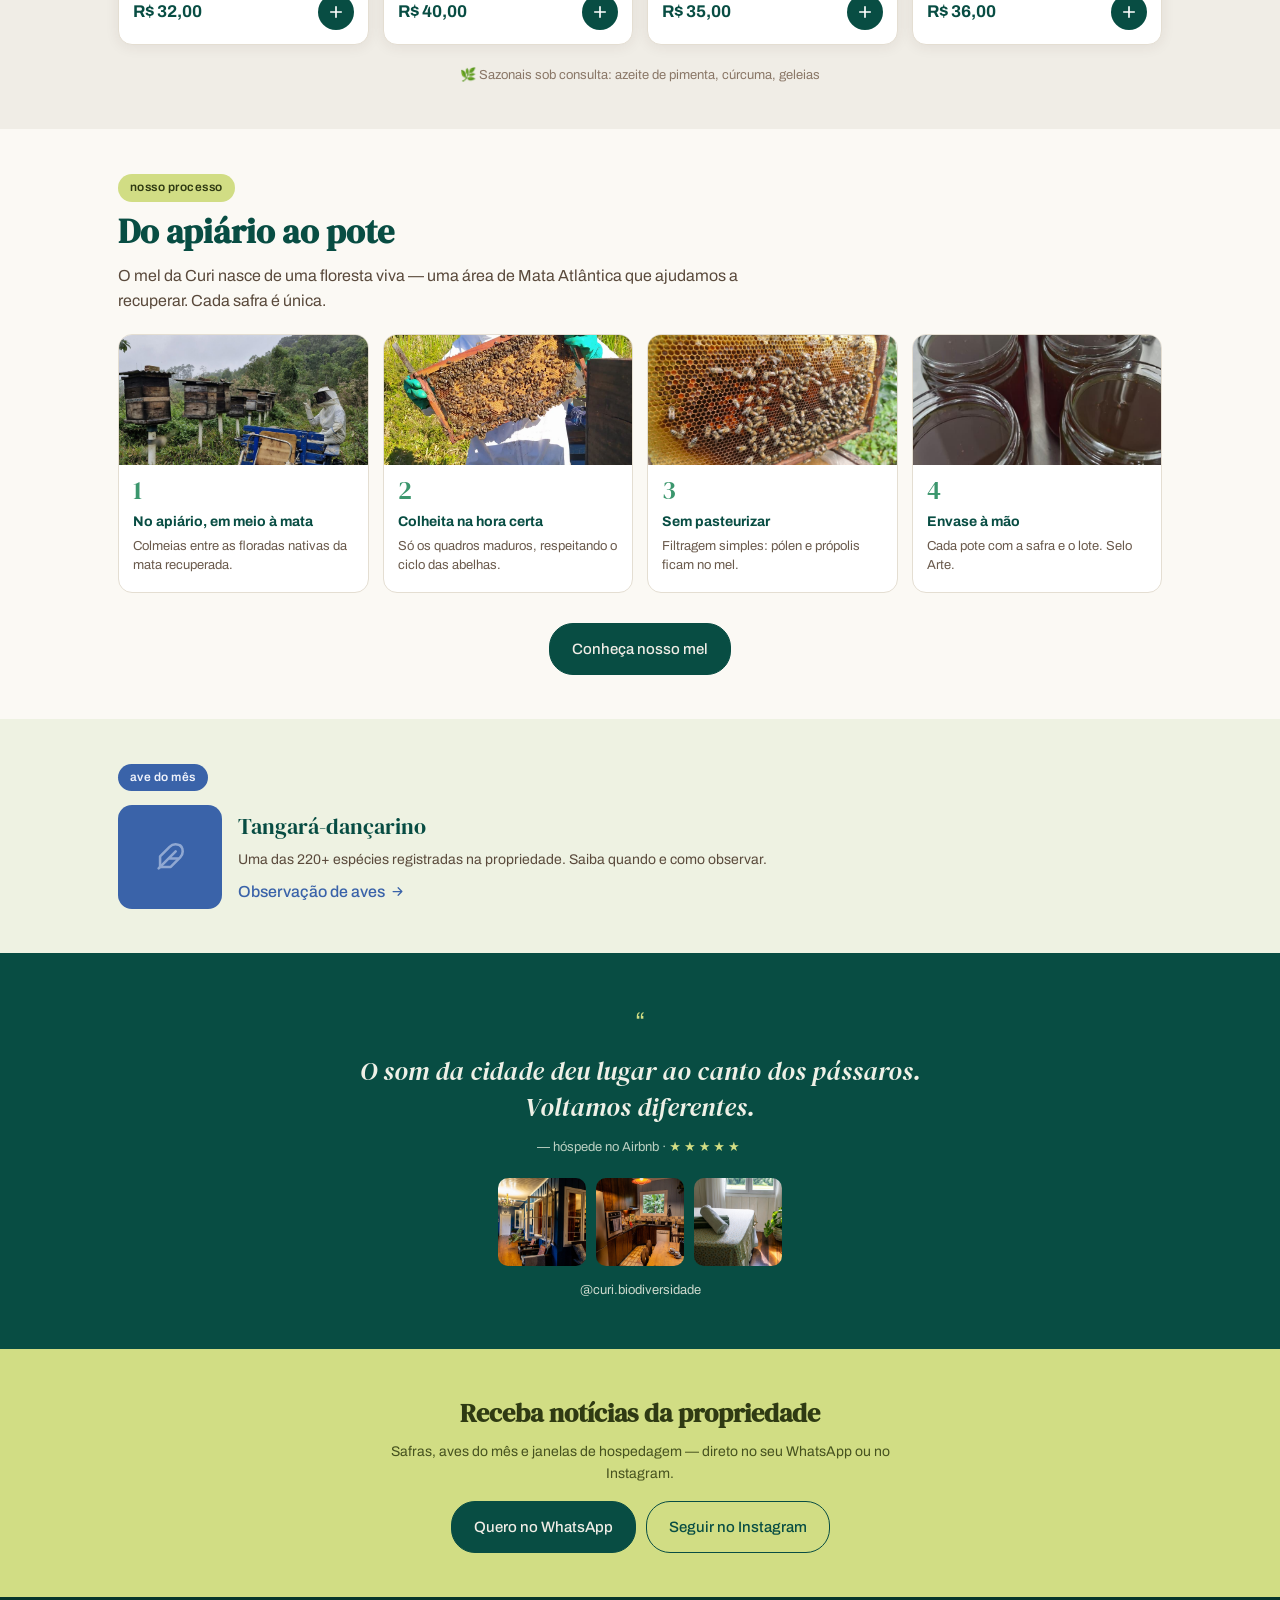
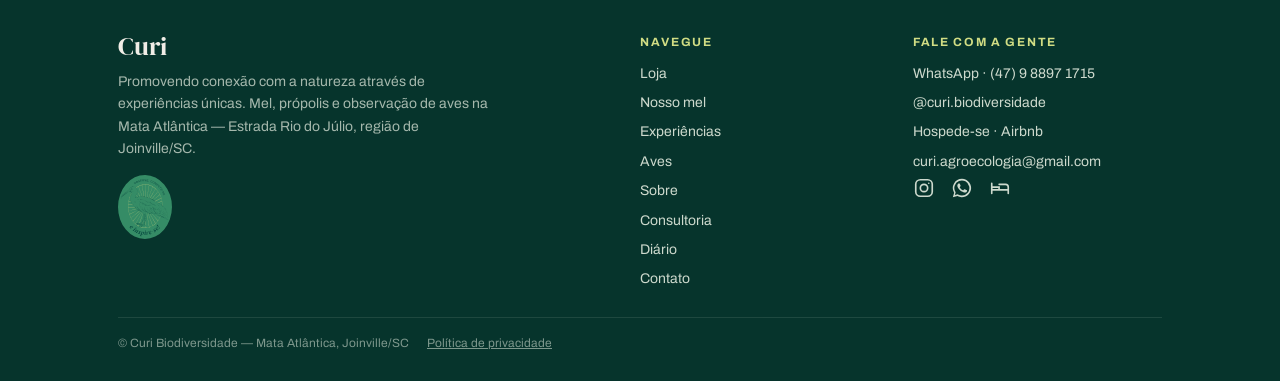
==== commit 12475933: "Curi Biodiversidade: novo nome, 2015, fotos reais do processo e soltura de silvestres - Marca renome" ====
--- a/index.html
+++ b/index.html
@@ -3,10 +3,10 @@
 <head>
 <meta charset="utf-8">
 <meta name="viewport" content="width=device-width, initial-scale=1">
-<title>Curi Agroecologia — Mel, própolis e experiências na Mata Atlântica</title>
+<title>Curi Biodiversidade — Mel, própolis e experiências na Mata Atlântica</title>
 <meta name="description" content="Mel multifloral de safra única, própolis e velas de cera, direto de 14 hectares de Mata Atlântica em Joinville/SC. Hospedagem, day-use e observação de aves (220+ espécies).">
-<meta property="og:title" content="Curi Agroecologia">
-<meta property="og:description" content="Promovendo conexão com a natureza através de experiências únicas — desde 2019.">
+<meta property="og:title" content="Curi Biodiversidade">
+<meta property="og:description" content="Promovendo conexão com a natureza através de experiências únicas — desde 2015.">
 <meta property="og:image" content="assets/img/home-hero.jpg">
 <meta property="og:type" content="website">
 <link rel="preconnect" href="https://fonts.googleapis.com">
@@ -21,12 +21,12 @@
 {
   "@context": "https://schema.org",
   "@type": "LocalBusiness",
-  "name": "Curi Agroecologia",
+  "name": "Curi Biodiversidade",
   "description": "Apicultura agroecológica, recuperação ambiental e observação de aves na Mata Atlântica.",
   "telephone": "+55 47 98897-1715",
   "email": "curi.agroecologia@gmail.com",
   "address": { "@type": "PostalAddress", "addressLocality": "Joinville", "addressRegion": "SC", "addressCountry": "BR" },
-  "sameAs": ["https://www.instagram.com/curi.agroecologia/", "https://www.airbnb.com.br/rooms/13135898"]
+  "sameAs": ["https://www.instagram.com/curi.biodiversidade/", "https://www.airbnb.com.br/rooms/13135898"]
 }
 </script>
 </head>
@@ -37,7 +37,7 @@
   <!-- Hero -->
   <section class="hero" style="background-image:url('assets/img/home-hero.jpg')">
     <div class="hero-content">
-      <span class="script">desde 2019</span>
+      <span class="script">desde 2015</span>
       <h1>Promovendo conexão com a natureza</h1>
       <p>Mel, própolis e experiências na Mata Atlântica</p>
       <div class="cta-row">
@@ -50,9 +50,8 @@
   <!-- Quem somos em 1 frase -->
   <section class="sec">
     <div class="wrap" style="display:flex;gap:18px;align-items:center">
-      <div class="ph" style="min-width:84px;width:84px;height:84px;border-radius:50%" aria-hidden="true">
-        <svg viewBox="0 0 24 24" fill="none" stroke="currentColor" stroke-width="1.8" stroke-linecap="round"><circle cx="12" cy="8.5" r="3.8"/><path d="M4.5 20a7.5 7.5 0 0 1 15 0"/></svg>
-      </div>
+      <img src="assets/img/alexandre-avatar.jpg" alt="Alexandre Reichel segurando um favo de mel" loading="lazy"
+           style="min-width:84px;width:84px;height:84px;border-radius:50%;object-fit:cover">
       <div>
         <p style="margin-bottom:8px;color:#4a3c30">Há mais de uma década, o agrônomo Alexandre Reichel cuida destes 14 hectares de Mata Atlântica — regenerando floresta, criando abelhas e abrindo a porteira para quem quer reconectar.</p>
         <a class="link" href="sobre.html">Nossa história <svg viewBox="0 0 24 24" fill="none" stroke="currentColor" stroke-width="2" stroke-linecap="round" stroke-linejoin="round"><path d="M5 12h14M13 6l6 6-6 6"/></svg></a>
@@ -102,19 +101,19 @@
       <p class="lead mb-2">O mel da Curi nasce de uma floresta viva — uma área de Mata Atlântica que ajudamos a recuperar. Cada safra é única.</p>
       <div class="steps steps-4">
         <div class="step">
-          <div class="ph"><svg viewBox="0 0 24 24" fill="none" stroke="currentColor" stroke-width="1.8" stroke-linecap="round" stroke-linejoin="round"><path d="M5 21c.5-4.5 2.5-8 7-10"/><path d="M20 4c-1 8-4 13.5-11 13.5-2.5 0-4-1.5-4-4C5 8 10 4.5 20 4z"/></svg><span class="cap">foto — colmeias na mata</span></div>
+          <img src="assets/img/mel-processo-01-apiario.jpg" alt="Colmeias da Curi no apiário, em meio à mata" loading="lazy">
           <div class="step-body"><span class="num">1</span><b>No apiário, em meio à mata</b><p>Colmeias entre as floradas nativas da mata recuperada.</p></div>
         </div>
         <div class="step">
-          <div class="ph"><svg viewBox="0 0 24 24" fill="none" stroke="currentColor" stroke-width="1.8" stroke-linecap="round"><circle cx="12" cy="8.5" r="3.8"/><path d="M4.5 20a7.5 7.5 0 0 1 15 0"/></svg><span class="cap">foto — manejo das colmeias</span></div>
+          <img src="assets/img/mel-processo-03-colheita.jpg" alt="Alexandre segurando um quadro com abelhas na colheita" loading="lazy">
           <div class="step-body"><span class="num">2</span><b>Colheita na hora certa</b><p>Só os quadros maduros, respeitando o ciclo das abelhas.</p></div>
         </div>
         <div class="step">
-          <div class="ph"><svg viewBox="0 0 24 24" fill="none" stroke="currentColor" stroke-width="1.8" stroke-linecap="round" stroke-linejoin="round"><path d="M8 3h8M10 3v4l-5 9a4 4 0 0 0 3.5 6h7A4 4 0 0 0 19 16l-5-9V3"/></svg><span class="cap">foto — extração e filtragem</span></div>
+          <img src="assets/img/mel-processo-04-favo.jpg" alt="Favo de mel operculado em detalhe" loading="lazy">
           <div class="step-body"><span class="num">3</span><b>Sem pasteurizar</b><p>Filtragem simples: pólen e própolis ficam no mel.</p></div>
         </div>
         <div class="step">
-          <div class="ph"><svg viewBox="0 0 24 24" fill="none" stroke="currentColor" stroke-width="1.8" stroke-linecap="round" stroke-linejoin="round"><path d="M9 3h6v3H9zM7 6h10v13a2 2 0 0 1-2 2H9a2 2 0 0 1-2-2V6z"/></svg><span class="cap">foto — envase à mão</span></div>
+          <img src="assets/img/mel-processo-05-envase.jpg" alt="Potes de mel recém-envasados" loading="lazy">
           <div class="step-body"><span class="num">4</span><b>Envase à mão</b><p>Cada pote com a safra e o lote. Selo Arte.</p></div>
         </div>
       </div>
@@ -152,7 +151,7 @@
         <img src="assets/img/home-galeria-02.jpg" alt="Cozinha da casa" style="width:88px;height:88px;object-fit:cover;border-radius:10px" loading="lazy">
         <img src="assets/img/home-galeria-03.jpg" alt="Quarto da casa" style="width:88px;height:88px;object-fit:cover;border-radius:10px" loading="lazy">
       </div>
-      <p style="font-size:13px;margin-top:14px"><a href="https://www.instagram.com/curi.agroecologia/" target="_blank" rel="noopener" style="color:#cdd9cd;text-decoration:none">@curi.agroecologia</a></p>
+      <p style="font-size:13px;margin-top:14px"><a href="https://www.instagram.com/curi.biodiversidade/" target="_blank" rel="noopener" style="color:#cdd9cd;text-decoration:none">@curi.biodiversidade</a></p>
     </div>
   </section>
 
@@ -163,7 +162,7 @@
       <p>Safras, aves do mês e janelas de hospedagem — direto no seu WhatsApp ou no Instagram.</p>
       <div style="display:flex;gap:10px;justify-content:center;flex-wrap:wrap">
         <a class="btn btn-primary" href="https://wa.me/5547988971715?text=Ol%C3%A1!%20Quero%20receber%20not%C3%ADcias%20da%20Curi%20%F0%9F%8C%BF" target="_blank" rel="noopener">Quero no WhatsApp</a>
-        <a class="btn btn-outline" href="https://www.instagram.com/curi.agroecologia/" target="_blank" rel="noopener">Seguir no Instagram</a>
+        <a class="btn btn-outline" href="https://www.instagram.com/curi.biodiversidade/" target="_blank" rel="noopener">Seguir no Instagram</a>
       </div>
     </div>
   </section>
--- a/css/style.css
+++ b/css/style.css
@@ -148,14 +148,18 @@
 }
 .hero::after {
   content: ""; position: absolute; inset: 0;
-  background: linear-gradient(180deg, rgba(6, 52, 44, .12) 30%, rgba(6, 52, 44, .74) 100%);
+  background: linear-gradient(180deg, rgba(6, 52, 44, .06) 0%, rgba(6, 52, 44, .34) 24%, rgba(6, 52, 44, .62) 58%, rgba(6, 52, 44, .86) 100%);
 }
 .hero .hero-content {
   position: relative; z-index: 1; width: 100%;
   max-width: var(--maxw); margin: 0 auto; padding: 26px 18px 40px;
 }
 .hero .script, .hero h1, .hero p { text-shadow: 0 1px 14px rgba(6, 52, 44, .55); }
-.hero .script { font-size: 28px; color: var(--verde-broto); }
+.hero .script {
+  font-size: 28px; color: var(--verde-broto);
+  /* a manuscrita é fina: precisa de sombra própria para vencer céu claro */
+  text-shadow: 0 1px 3px rgba(6, 52, 44, .9), 0 2px 18px rgba(6, 52, 44, .7);
+}
 .hero h1 {
   font-family: var(--font-display); font-weight: 400;
   font-size: clamp(34px, 6vw, 54px); line-height: 1.1; margin: 4px 0 10px; max-width: 640px;
@@ -380,3 +384,38 @@
 
 .empty-state { text-align: center; padding: 50px 20px; }
 .empty-state svg { width: 54px; height: 54px; color: var(--verde-mata); opacity: .6; }
+
+/* faixa de floradas (Nosso mel) */
+@media (min-width: 860px) { #floradas { grid-template-columns: 1fr 1fr !important; } }
+
+/* bloco de biodiversidade / soltura (acento Azul Céu) */
+.bio-block { background: #e7eff3; }
+.bio-block .h2 { color: #1c3463; }
+.bio-block .lead { color: #3c4a5c; }
+.orgs { display: flex; flex-wrap: wrap; gap: 8px; margin-top: 16px; }
+.orgs span {
+  display: inline-flex; align-items: center; gap: 6px; font-size: 13px; color: #1c3463;
+  background: #fff; border: 1px solid #cfdcea; border-radius: 20px; padding: 6px 13px; font-weight: 500;
+}
+.orgs svg { width: 15px; height: 15px; color: var(--azul-ceu); }
+
+/* linha do tempo (Sobre) */
+.timeline { display: flex; flex-direction: column; max-width: 720px; }
+.tl-item { display: flex; gap: 16px; }
+.tl-rail { display: flex; flex-direction: column; align-items: center; min-width: 30px; }
+.tl-dot { width: 13px; height: 13px; border-radius: 50%; background: var(--verde-mata); border: 3px solid #cfe2d3; flex-shrink: 0; }
+.tl-line { width: 2px; flex: 1; background: #cdbfa8; margin: 2px 0; }
+.tl-body { padding-bottom: 24px; }
+.tl-body .year { font-family: var(--font-display); font-size: 24px; color: var(--verde-curi); line-height: 1; }
+.tl-body h4 { font-size: 15px; color: var(--terra); margin: 4px 0; }
+.tl-body p { font-size: 14px; color: #5a4a3c; }
+
+/* frentes de atuação (Sobre) */
+.frente { display: flex; gap: 14px; align-items: flex-start; }
+.frente .ico {
+  min-width: 44px; height: 44px; border-radius: 12px; color: #fff;
+  display: flex; align-items: center; justify-content: center; flex-shrink: 0;
+}
+.frente .ico svg { width: 22px; height: 22px; }
+.frente h4 { font-size: 15px; color: var(--verde-curi); margin-bottom: 2px; }
+.frente p { font-size: 14px; color: #5a4a3c; }
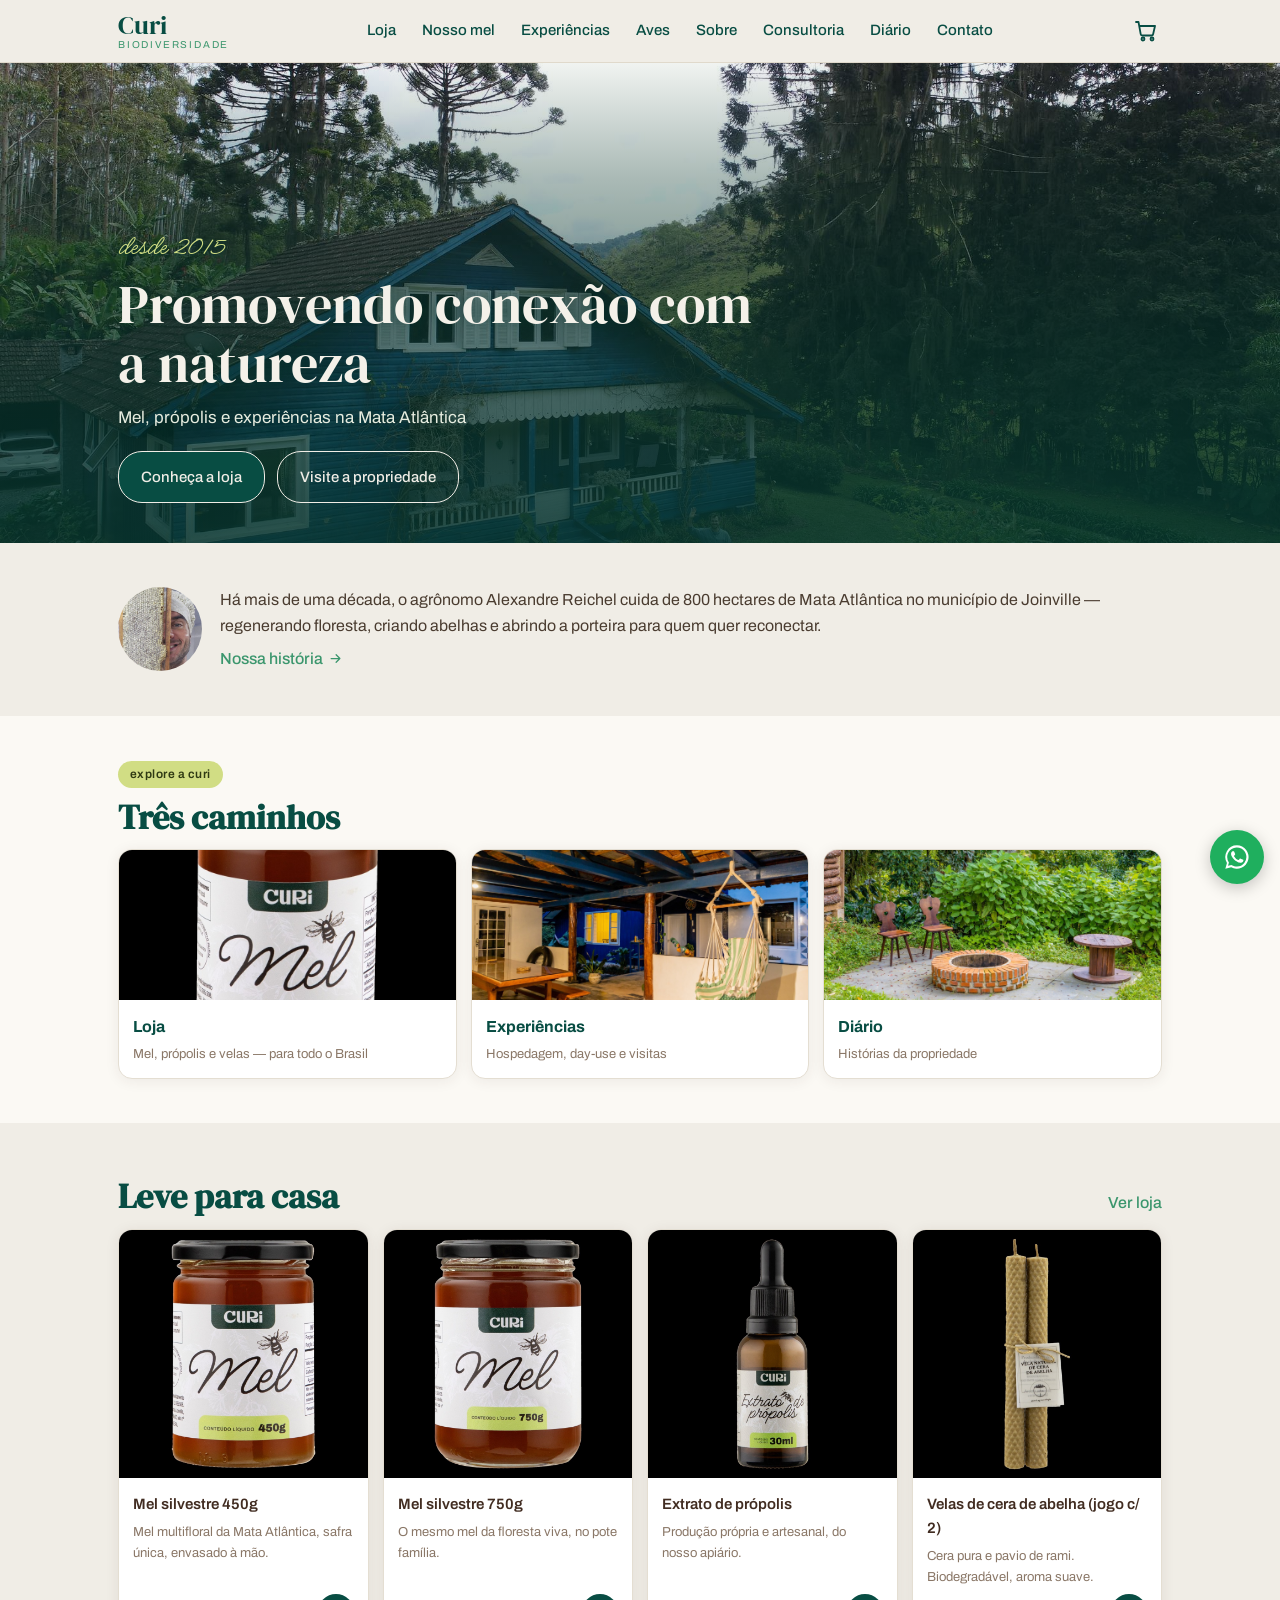
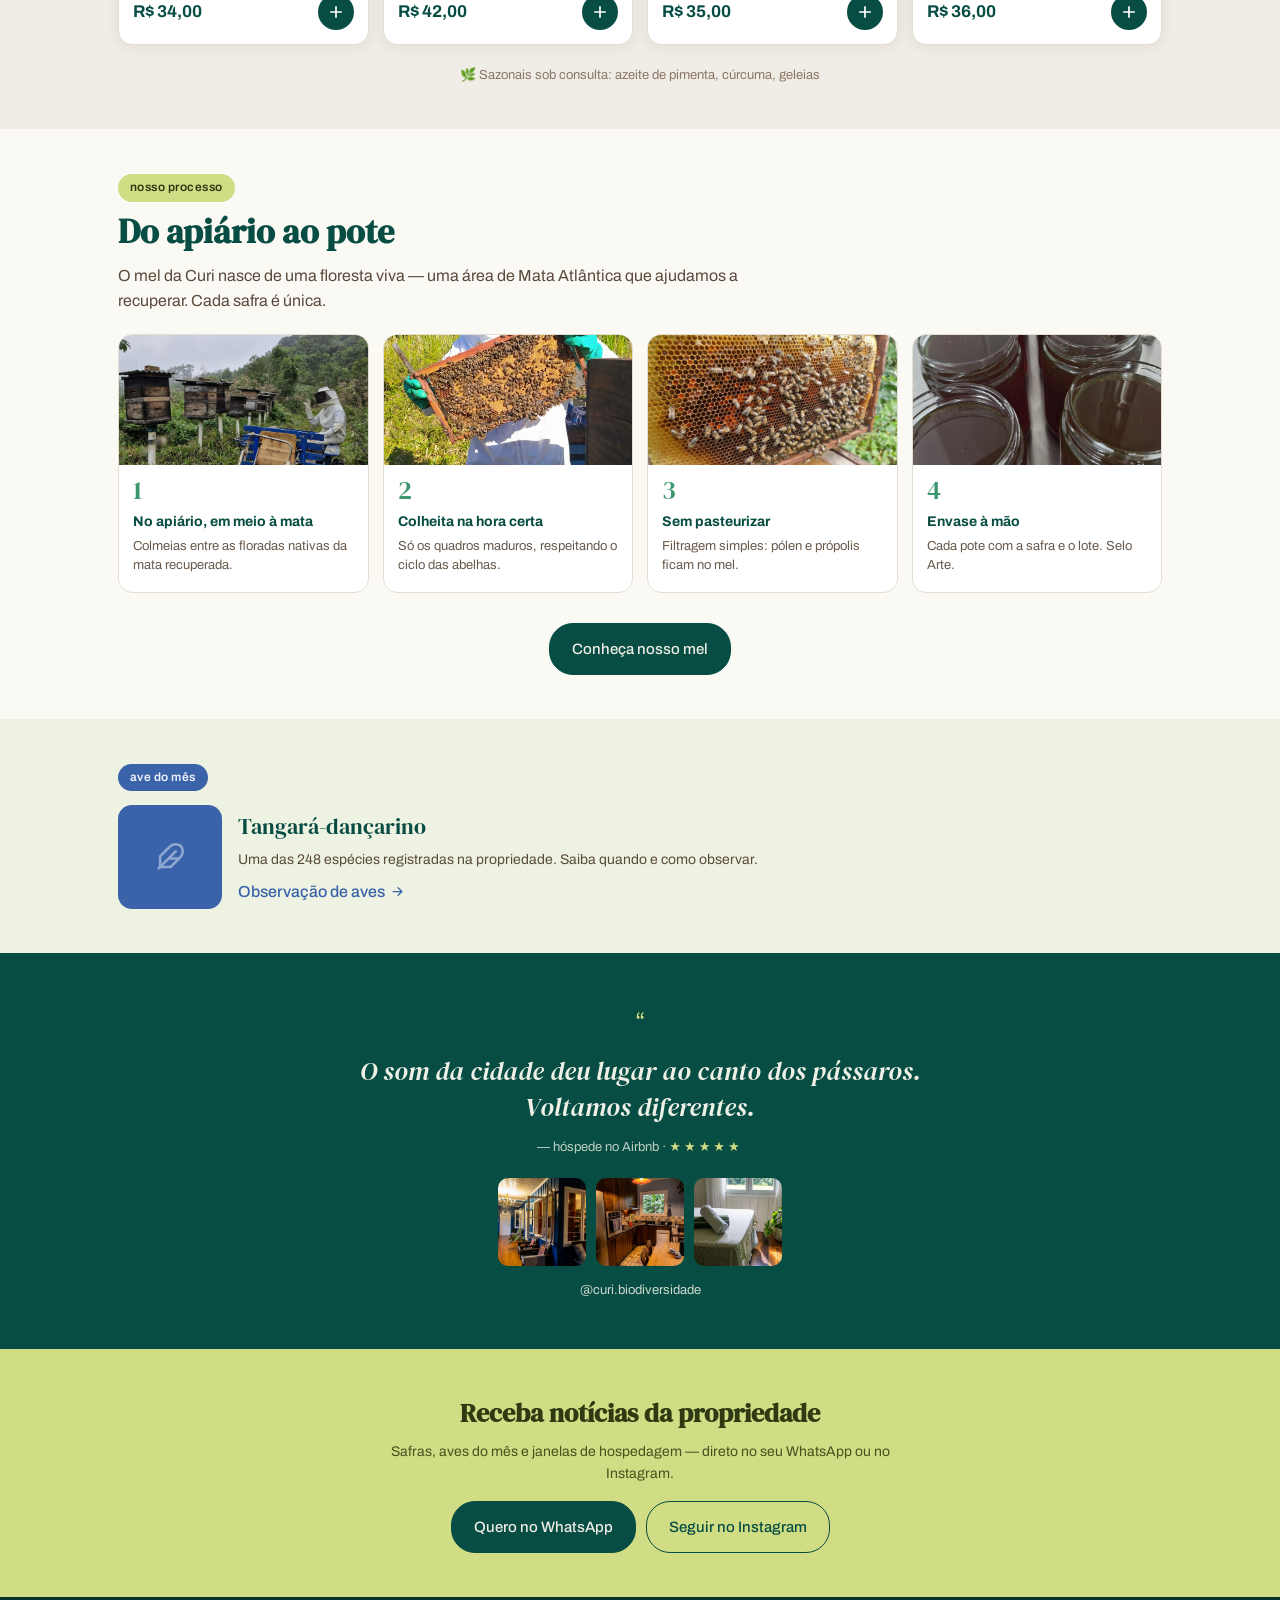
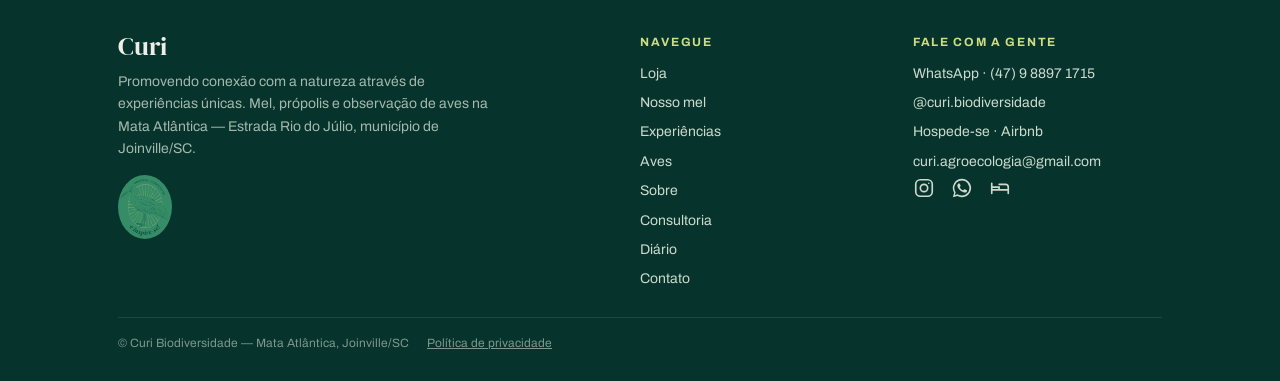
==== commit 64469133: "Correcoes do Alexandre: 800 ha, 248 aves, linha do tempo real, precos - Propriedade: 800 hectares de" ====
--- a/index.html
+++ b/index.html
@@ -4,11 +4,16 @@
 <meta charset="utf-8">
 <meta name="viewport" content="width=device-width, initial-scale=1">
 <title>Curi Biodiversidade — Mel, própolis e experiências na Mata Atlântica</title>
-<meta name="description" content="Mel multifloral de safra única, própolis e velas de cera, direto de 14 hectares de Mata Atlântica em Joinville/SC. Hospedagem, day-use e observação de aves (220+ espécies).">
-<meta property="og:title" content="Curi Biodiversidade">
-<meta property="og:description" content="Promovendo conexão com a natureza através de experiências únicas — desde 2015.">
-<meta property="og:image" content="assets/img/home-hero.jpg">
+<link rel="canonical" href="https://curibiodiversidade.com.br/">
 <meta property="og:type" content="website">
+<meta property="og:site_name" content="Curi Biodiversidade">
+<meta property="og:locale" content="pt_BR">
+<meta property="og:url" content="https://curibiodiversidade.com.br/">
+<meta property="og:title" content="Curi Biodiversidade — Mel, própolis e experiências na Mata Atlântica">
+<meta property="og:description" content="Mel multifloral de safra única, própolis e velas de cera, direto de 800 hectares de Mata Atlântica no município de Joinville/SC. Hospedagem, day-use e observação de aves (248 espécies).">
+<meta property="og:image" content="https://curibiodiversidade.com.br/assets/img/home-hero.jpg">
+<meta name="twitter:card" content="summary_large_image">
+<meta name="description" content="Mel multifloral de safra única, própolis e velas de cera, direto de 800 hectares de Mata Atlântica no município de Joinville/SC. Hospedagem, day-use e observação de aves (248 espécies).">
 <link rel="preconnect" href="https://fonts.googleapis.com">
 <link rel="preconnect" href="https://fonts.gstatic.com" crossorigin>
 <link href="https://fonts.googleapis.com/css2?family=Archivo:wght@400;500;700&family=DM+Serif+Display:ital@0;1&family=Meow+Script&display=swap" rel="stylesheet">
@@ -21,6 +26,7 @@
 {
   "@context": "https://schema.org",
   "@type": "LocalBusiness",
+  "url": "https://curibiodiversidade.com.br",
   "name": "Curi Biodiversidade",
   "description": "Apicultura agroecológica, recuperação ambiental e observação de aves na Mata Atlântica.",
   "telephone": "+55 47 98897-1715",
@@ -53,7 +59,7 @@
       <img src="assets/img/alexandre-avatar.jpg" alt="Alexandre Reichel segurando um favo de mel" loading="lazy"
            style="min-width:84px;width:84px;height:84px;border-radius:50%;object-fit:cover">
       <div>
-        <p style="margin-bottom:8px;color:#4a3c30">Há mais de uma década, o agrônomo Alexandre Reichel cuida destes 14 hectares de Mata Atlântica — regenerando floresta, criando abelhas e abrindo a porteira para quem quer reconectar.</p>
+        <p style="margin-bottom:8px;color:#4a3c30">Há mais de uma década, o agrônomo Alexandre Reichel cuida de 800 hectares de Mata Atlântica no município de Joinville — regenerando floresta, criando abelhas e abrindo a porteira para quem quer reconectar.</p>
         <a class="link" href="sobre.html">Nossa história <svg viewBox="0 0 24 24" fill="none" stroke="currentColor" stroke-width="2" stroke-linecap="round" stroke-linejoin="round"><path d="M5 12h14M13 6l6 6-6 6"/></svg></a>
       </div>
     </div>
@@ -133,7 +139,7 @@
         </div>
         <div style="flex:1;min-width:240px">
           <h3 class="serif" style="font-size:22px;color:var(--verde-curi);margin-bottom:4px">Tangará-dançarino</h3>
-          <p style="font-size:14px;color:#5a4a3c;margin-bottom:8px">Uma das 220+ espécies registradas na propriedade. Saiba quando e como observar.</p>
+          <p style="font-size:14px;color:#5a4a3c;margin-bottom:8px">Uma das 248 espécies registradas na propriedade. Saiba quando e como observar.</p>
           <a class="link link-azul" href="observacao-de-aves.html">Observação de aves <svg viewBox="0 0 24 24" fill="none" stroke="currentColor" stroke-width="2" stroke-linecap="round" stroke-linejoin="round"><path d="M5 12h14M13 6l6 6-6 6"/></svg></a>
         </div>
       </div>
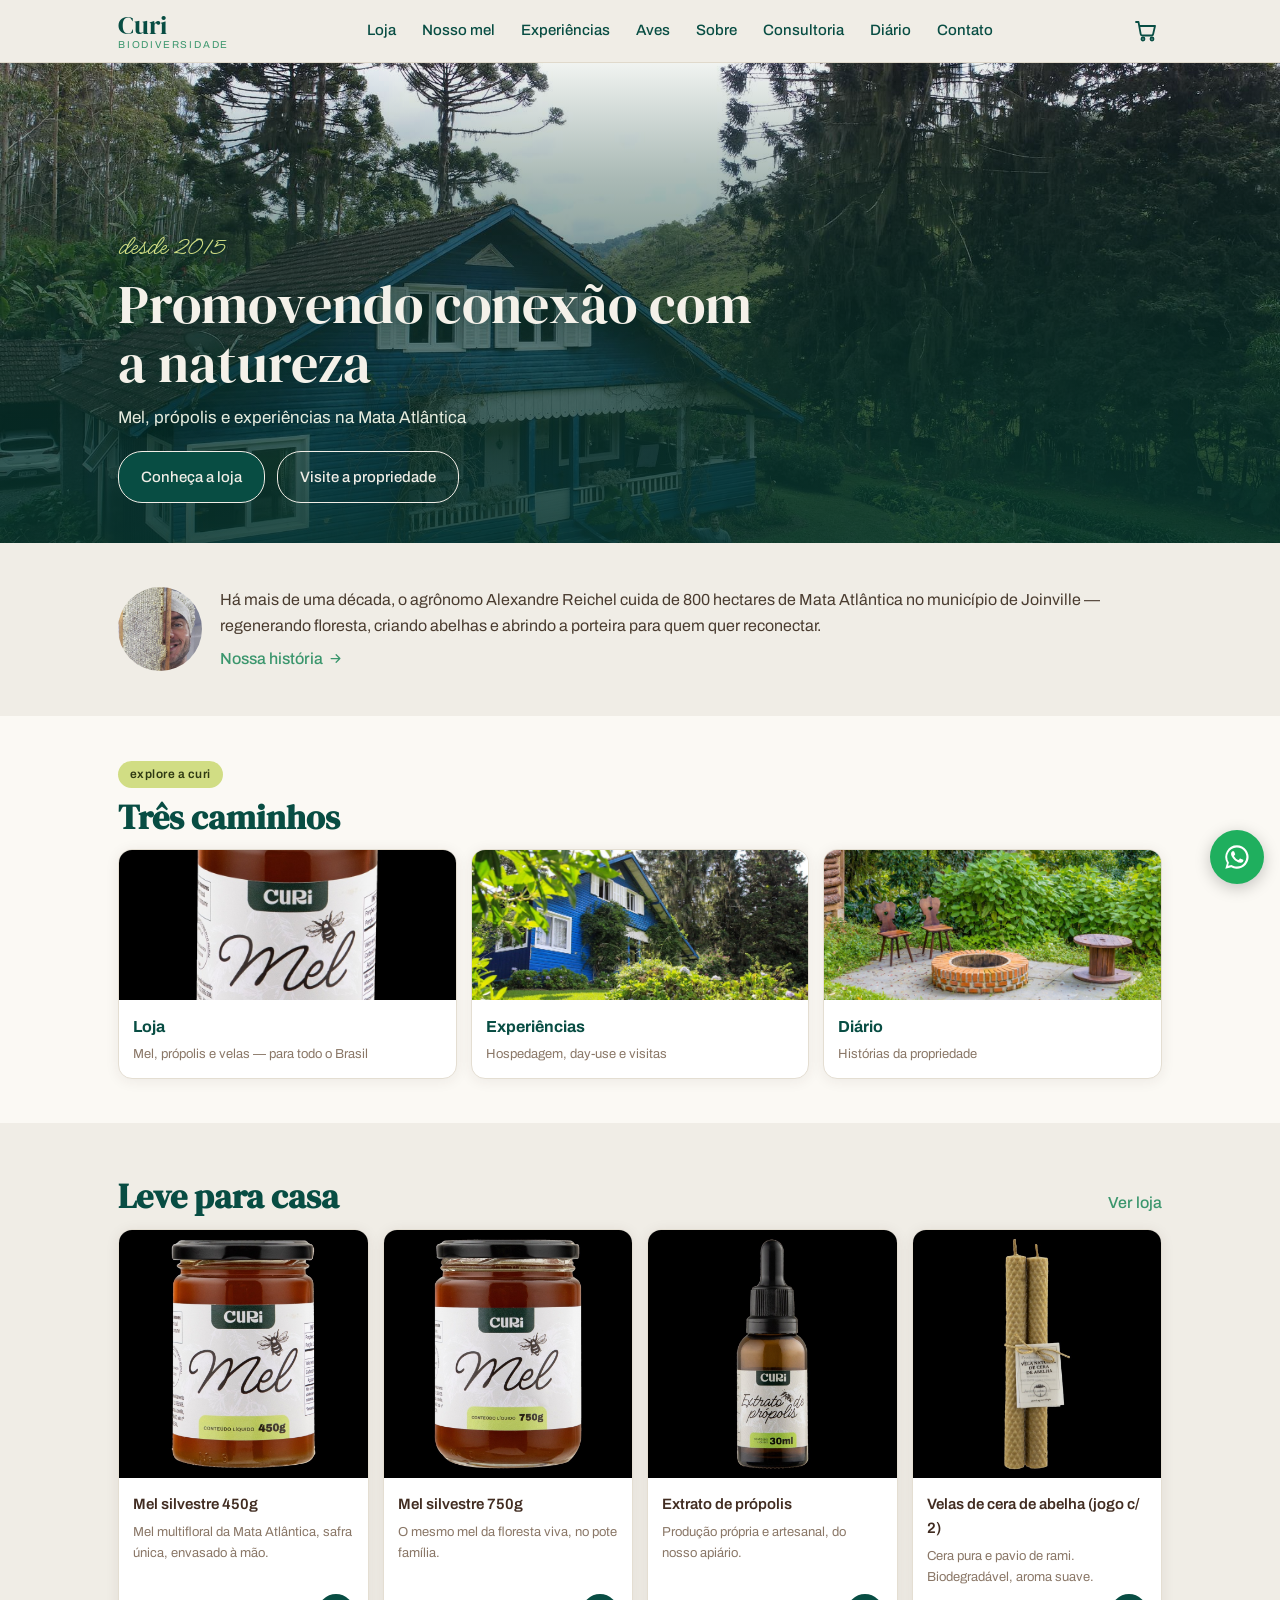
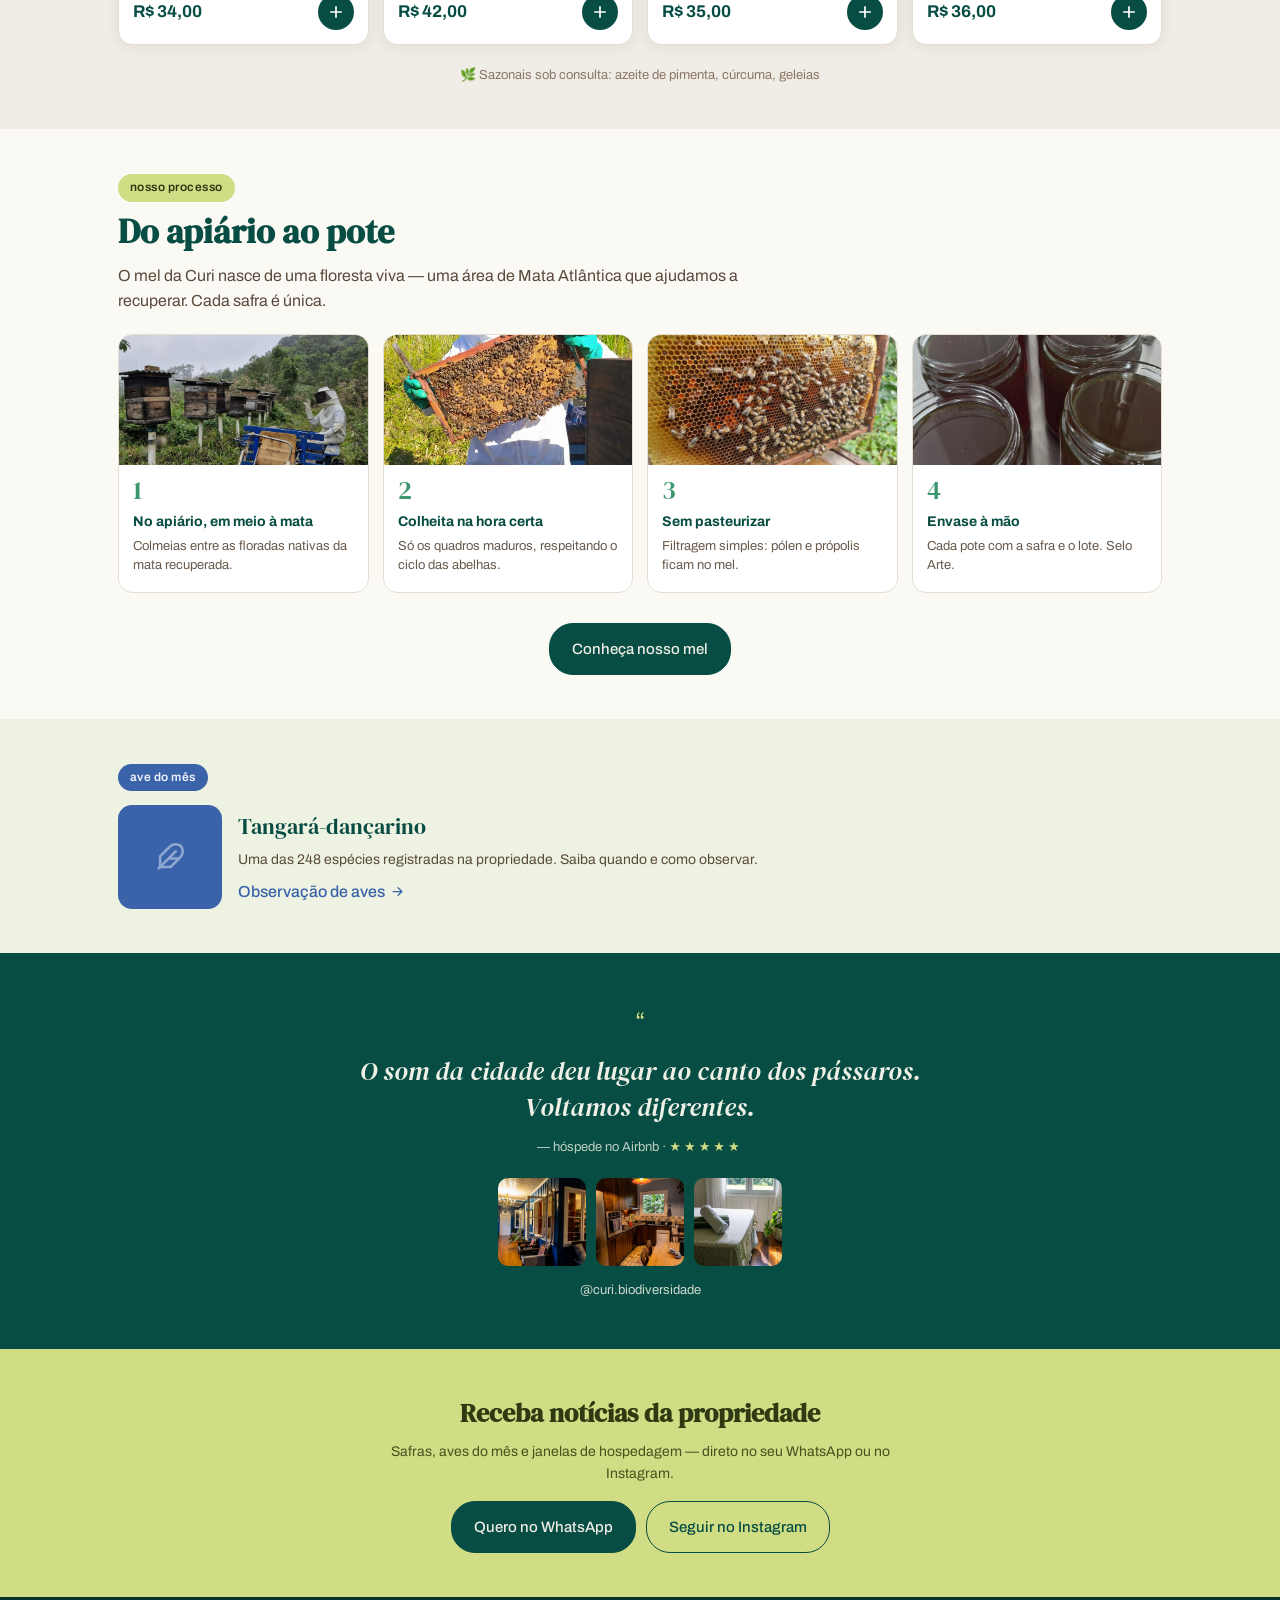
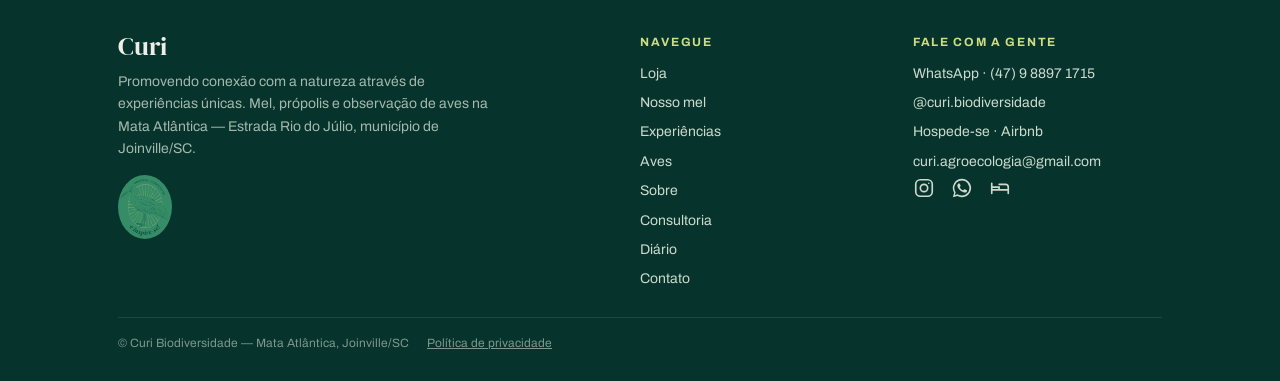
==== commit 1b496933: "Capa de Experiencias: casa azul no verde no lugar da varanda gourmet - Card 'Experiencias' da Home p" ====
--- a/index.html
+++ b/index.html
@@ -76,7 +76,7 @@
           <div class="card-body"><b style="color:var(--verde-curi)">Loja</b><p class="muted" style="font-size:13px;margin-top:4px">Mel, própolis e velas — para todo o Brasil</p></div>
         </a>
         <a class="card" href="experiencias.html" style="text-decoration:none">
-          <img src="assets/img/home-caminho-experiencias.jpg" alt="Varanda com rede na propriedade" style="height:150px;width:100%;object-fit:cover" loading="lazy">
+          <img src="assets/img/experiencias-hero.jpg" alt="A casa azul entre as árvores, com hortênsias no jardim" style="height:150px;width:100%;object-fit:cover" loading="lazy">
           <div class="card-body"><b style="color:var(--verde-curi)">Experiências</b><p class="muted" style="font-size:13px;margin-top:4px">Hospedagem, day-use e visitas</p></div>
         </a>
         <a class="card" href="diario.html" style="text-decoration:none">
--- a/css/style.css
+++ b/css/style.css
@@ -166,7 +166,7 @@
 }
 .hero p { font-size: 17px; color: #e6ecdf; margin-bottom: 20px; max-width: 520px; }
 .hero .cta-row { display: flex; gap: 12px; flex-wrap: wrap; }
-.hero-compact { min-height: 340px; }
+.hero-compact { min-height: clamp(380px, 44vw, 560px); }
 
 /* ---------- Cards ---------- */
 .card {
